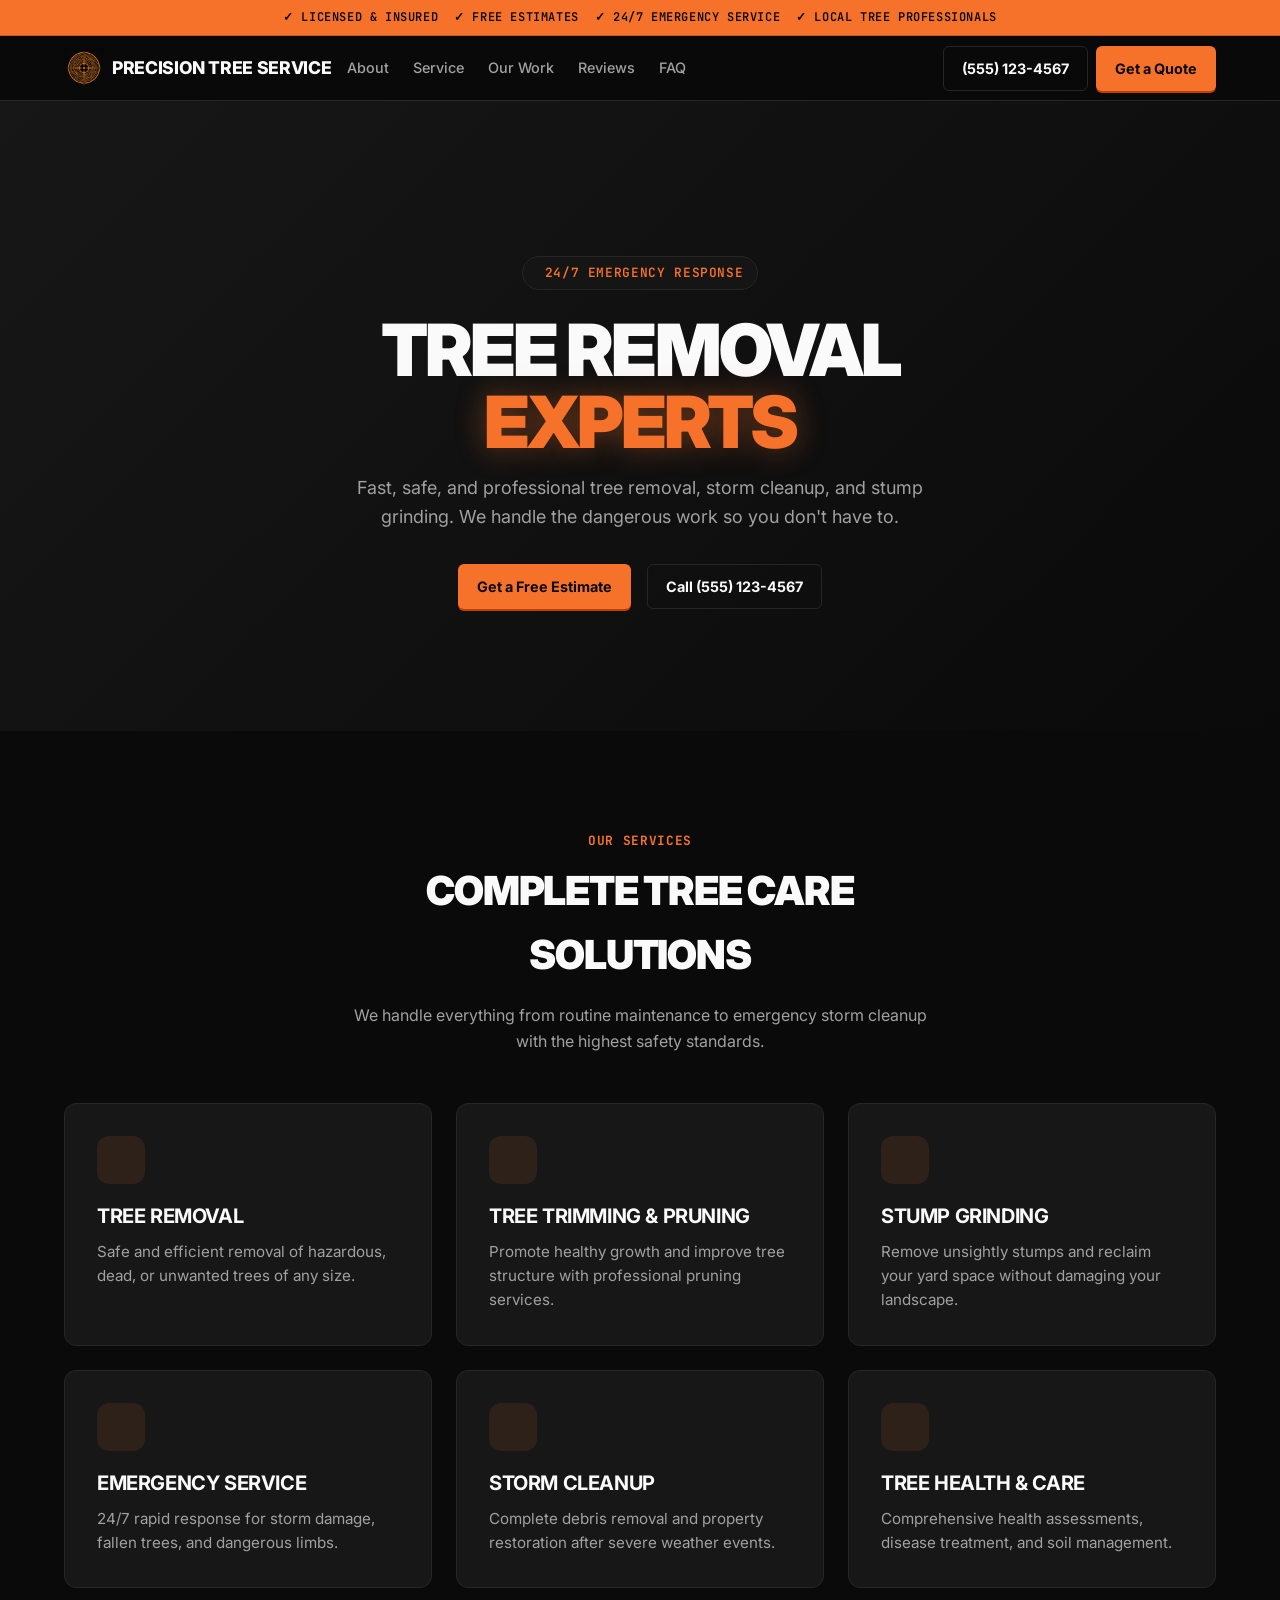
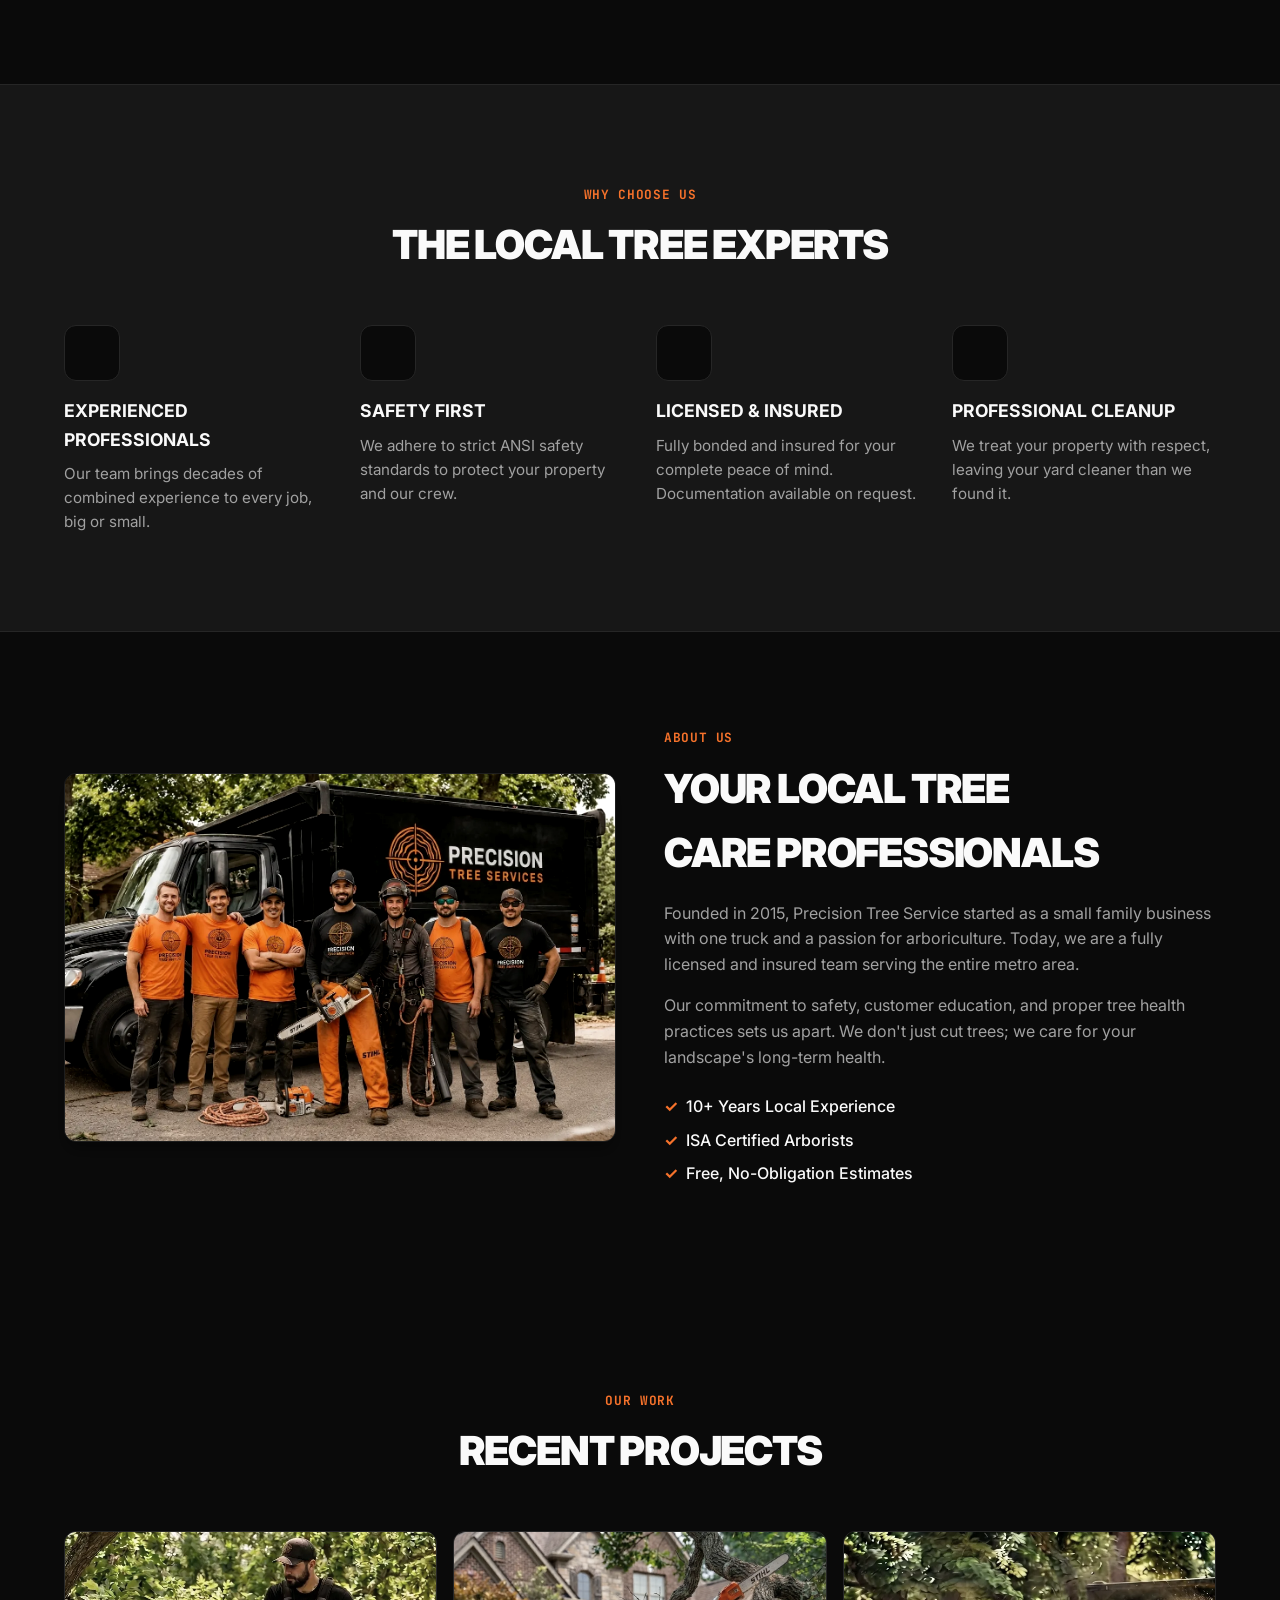
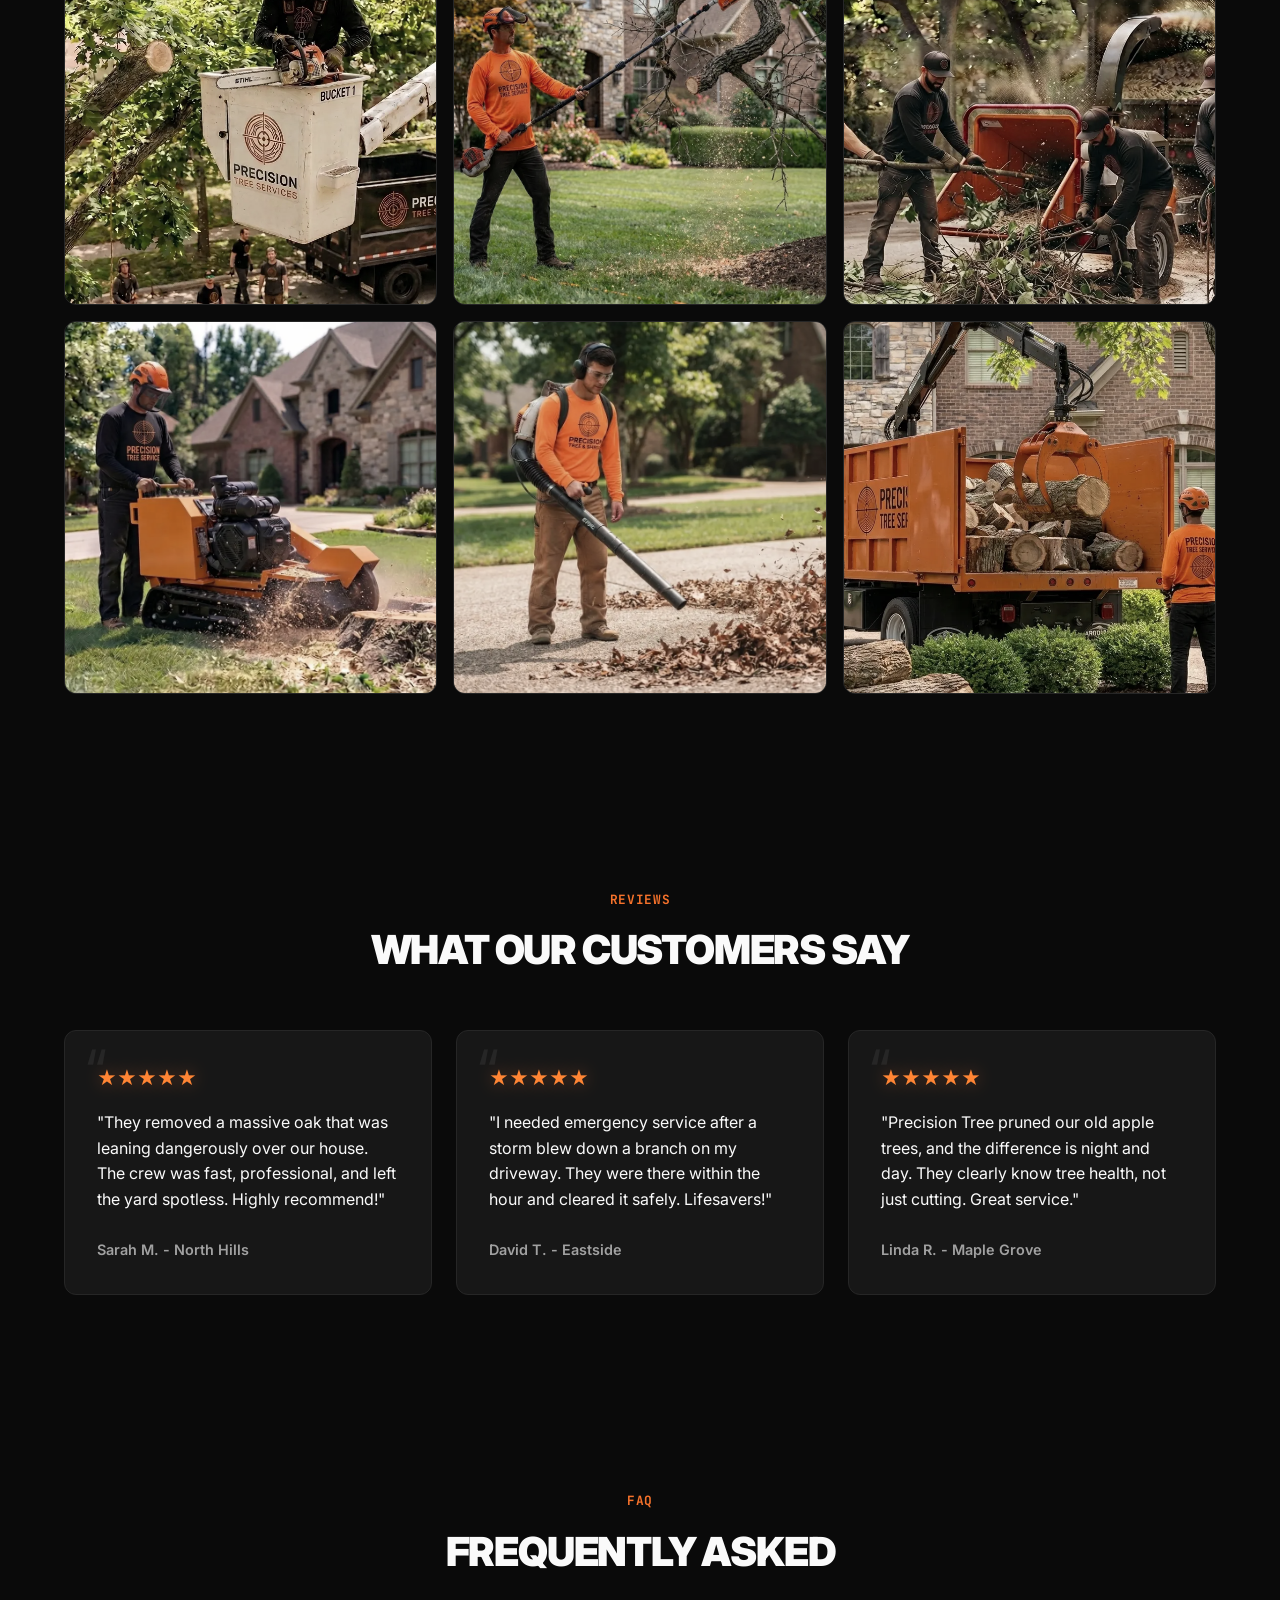
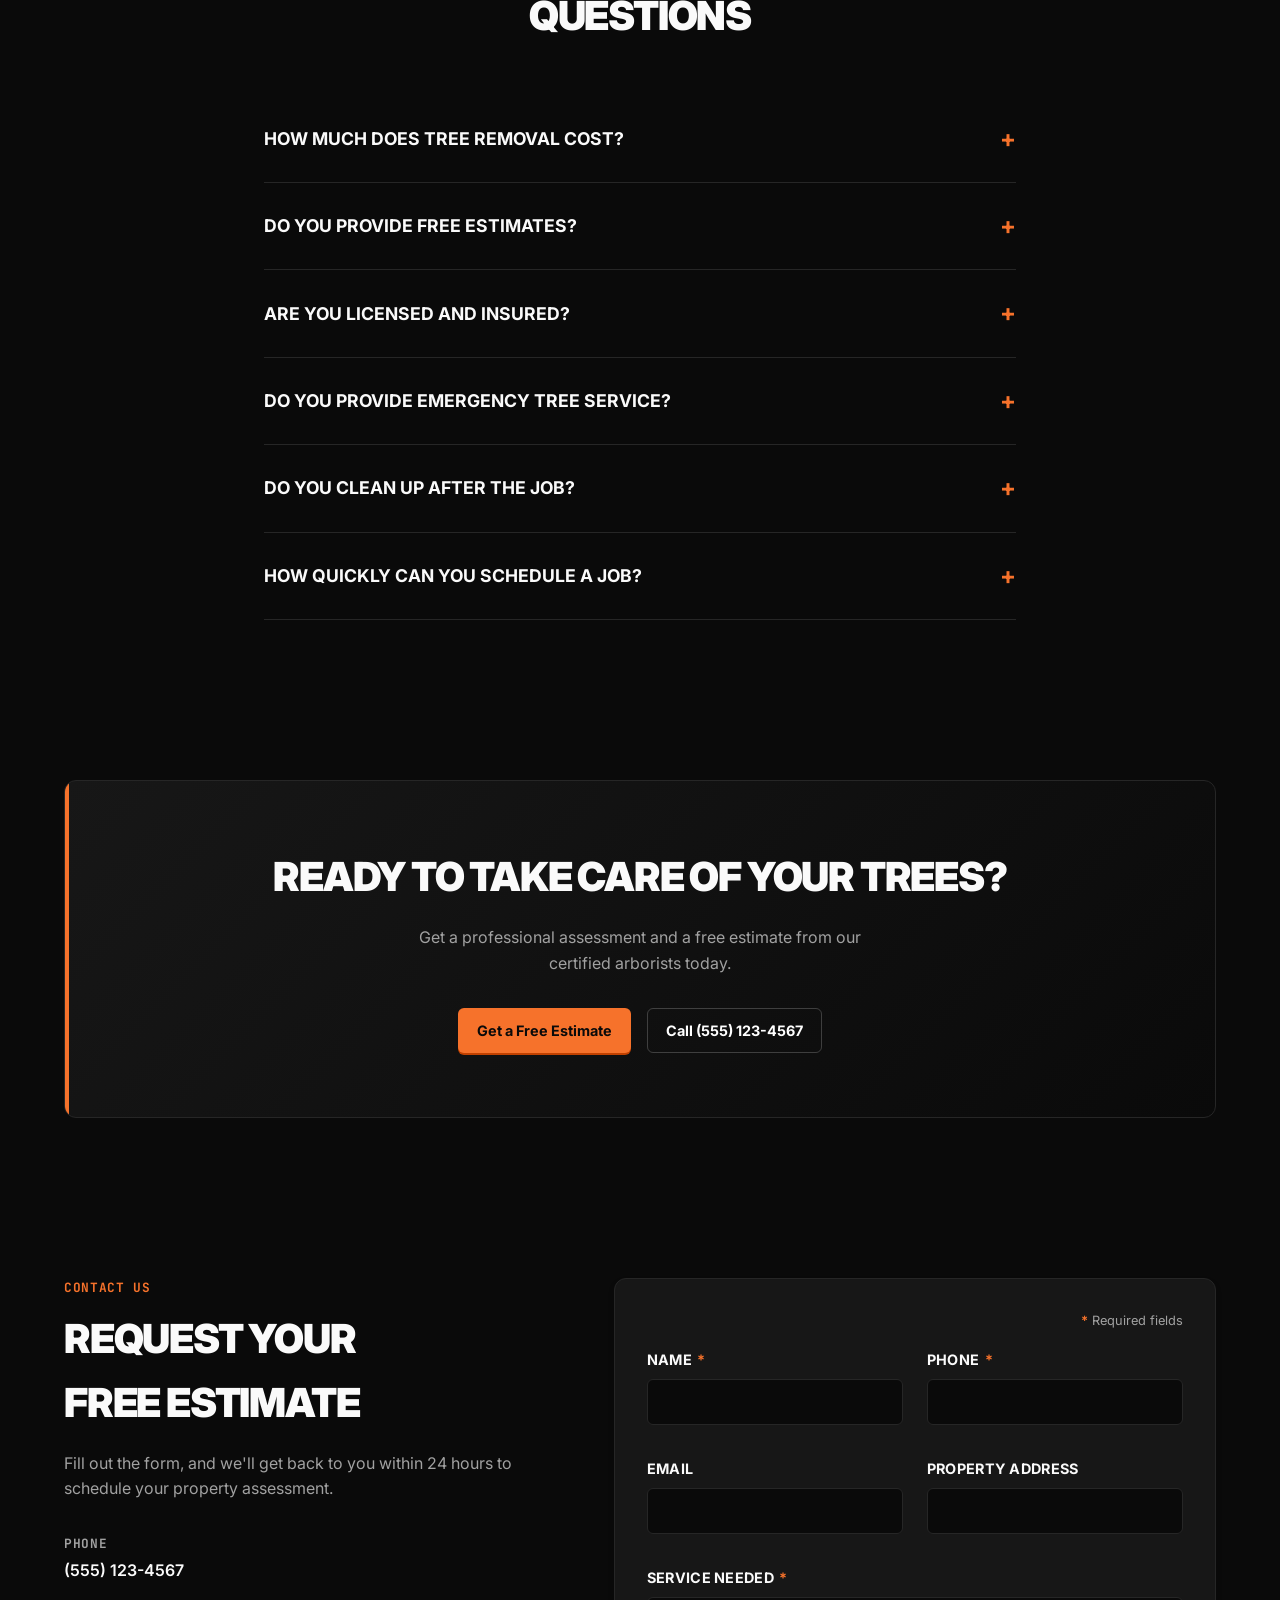
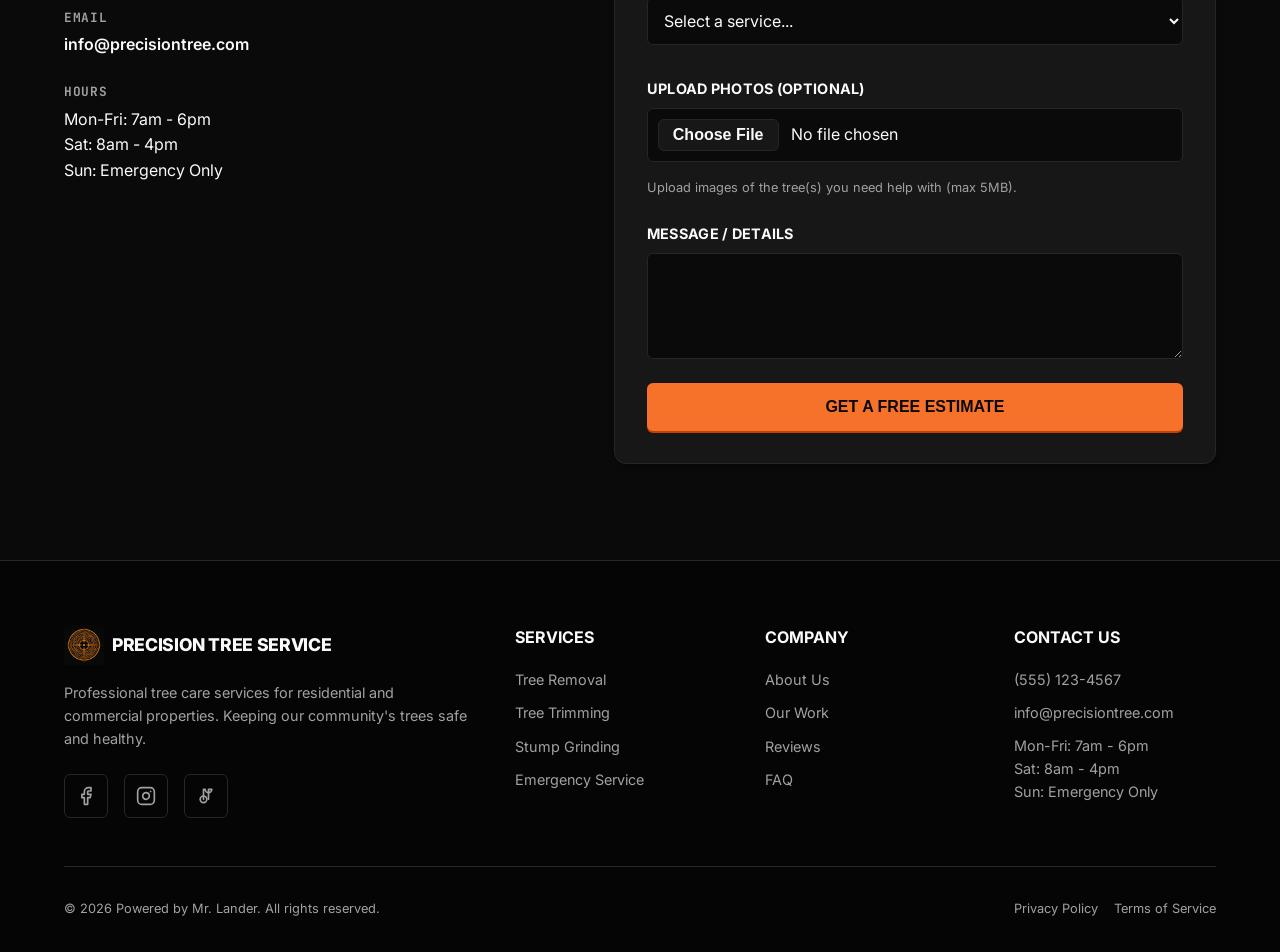
==== Professional/index.html @ 560c415a "Add files via upload" ====
<!DOCTYPE html>
<html lang="en">
<head>
    <meta charset="UTF-8">
    <meta name="viewport" content="width=device-width, initial-scale=1.0">
    <title>Precision Tree Service | Professional Tree Care</title>
    <meta name="description" content="Fast, safe, and professional tree removal, storm cleanup, and emergency services. Available 24/7.">

    <!-- Open Graph / Social Meta Tags -->
    <meta property="og:title" content="Precision Tree Service | Professional Tree Care">
    <meta property="og:description" content="Fast, safe, and professional tree removal, storm cleanup, and emergency services. Available 24/7.">
    <meta property="og:type" content="website">
    <meta property="og:image" content="images/bucket-truck.webp">
    <meta property="og:url" content="#">
    <meta name="twitter:card" content="summary_large_image">
    <meta name="twitter:title" content="Precision Tree Service | Professional Tree Care">
    <meta name="twitter:description" content="Fast, safe, and professional tree removal, storm cleanup, and emergency services. Available 24/7.">
    <meta name="twitter:image" content="images/bucket-truck.webp">

    <!-- Modern Fonts -->
    <link rel="preconnect" href="https://fonts.googleapis.com">
    <link rel="preconnect" href="https://fonts.gstatic.com" crossorigin>
    <link href="https://fonts.googleapis.com/css2?family=Inter:wght@400;500;600;700;800;900&family=JetBrains+Mono:wght@400;500;700&display=swap" rel="stylesheet">

    <!-- Tabler Icons CDN -->
    <link rel="stylesheet" href="https://cdn.jsdelivr.net/npm/@tabler/icons-webfont@3.31.0/dist/tabler-icons.min.css">

    <!-- Stylesheet -->
    <link rel="stylesheet" href="css/style.css">
</head>
<body>

    <!-- A11y: Skip link -->
    <a href="#main-content" class="skip-link">Skip to main content</a>

    <!-- 1. TRUST BAR -->
    <div class="trust-bar">
        <div class="container trust-bar-inner">
            <span class="mono-label">✓ Licensed & Insured</span>
            <span class="mono-label">✓ Free Estimates</span>
            <span class="mono-label">✓ 24/7 Emergency Service</span>
            <span class="mono-label">✓ Local Tree Professionals</span>
        </div>
    </div>

    <!-- 2. HEADER -->
    <header class="site-header">
        <div class="container header-inner">
            <a href="#" class="logo">
                <img src="images/precision-logo.webp" alt="Precision Tree Service logo" class="logo-img" height="40">
                <span class="logo-text">Precision Tree Service</span>
            </a>

            <nav aria-label="Primary" class="nav-desktop">
                <ul class="nav-links">
                    <li><a href="#about">About</a></li>
                    <li><a href="#services">Service</a></li>
                    <li><a href="#gallery">Our Work</a></li>
                    <li><a href="#reviews">Reviews</a></li>
                    <li><a href="#faq">FAQ</a></li>
                </ul>
            </nav>

            <div class="header-actions">
                <a href="tel:+15551234567" class="btn btn-outline" id="phone-link">(555) 123-4567</a>
                <a href="#contact" class="btn btn-primary" id="quote-btn">Get a Quote</a>

                <!-- Hamburger toggle -->
                <button type="button" class="mobile-menu-btn" id="menu-toggle" aria-label="Toggle menu" aria-expanded="false">
                    <svg class="icon-hamburger" width="28" height="28" viewBox="0 0 24 24" fill="none" stroke="currentColor" stroke-width="2" stroke-linecap="round" stroke-linejoin="round">
                        <line x1="3" y1="12" x2="21" y2="12"/>
                        <line x1="3" y1="6" x2="21" y2="6"/>
                        <line x1="3" y1="18" x2="21" y2="18"/>
                    </svg>
                    <svg class="icon-close" width="28" height="28" viewBox="0 0 24 24" fill="none" stroke="currentColor" stroke-width="2" stroke-linecap="round" stroke-linejoin="round" style="display:none;">
                        <line x1="18" y1="6" x2="6" y2="18"/>
                        <line x1="6" y1="6" x2="18" y2="18"/>
                    </svg>
                </button>
            </div>
        </div>

        <!-- Mobile Menu -->
        <div class="mobile-menu" id="mobile-menu" aria-hidden="true" inert>
            <nav aria-label="Mobile navigation">
                <a href="#about">About</a>
                <a href="#services">Service</a>
                <a href="#gallery">Our Work</a>
                <a href="#reviews">Reviews</a>
                <a href="#faq">FAQ</a>
                <a href="tel:+15551234567" class="mobile-cta call-cta">Call Now</a>
                <a href="#contact" class="mobile-cta quote-cta">Get Quote</a>
            </nav>
        </div>
    </header>

    <!-- ===== MAIN CONTENT ===== -->
    <main id="main-content">

        <!-- 3. HERO (no image) -->
        <section class="hero">
            <div class="container">
                <div class="hero-badge mono-label">
                    <i class="ti ti-circle-check"></i>
                    24/7 Emergency Response
                </div>
                <h1>Tree Removal <br><span>Experts</span></h1>
                <p>Fast, safe, and professional tree removal, storm cleanup, and stump grinding. We handle the dangerous work so you don't have to.</p>
                <div class="hero-actions">
                    <a href="#contact" class="btn btn-primary">Get a Free Estimate</a>
                    <a href="tel:+15551234567" class="btn btn-outline">Call (555) 123-4567</a>
                </div>
            </div>
        </section>

        <!-- 4. SERVICES -->
        <section id="services" class="services-section">
            <div class="container">
                <div class="section-header">
                    <span class="section-eyebrow mono-label">Our Services</span>
                    <h2>Complete Tree Care Solutions</h2>
                    <p>We handle everything from routine maintenance to emergency storm cleanup with the highest safety standards.</p>
                </div>
                <div class="services-grid">
                    <article class="service-card">
                        <div class="service-icon" aria-hidden="true">
                            <i class="ti ti-christmas-tree-off"></i>
                        </div>
                        <h3>Tree Removal</h3>
                        <p>Safe and efficient removal of hazardous, dead, or unwanted trees of any size.</p>
                    </article>

                    <article class="service-card">
                        <div class="service-icon" aria-hidden="true">
                            <i class="ti ti-scissors"></i>
                        </div>
                        <h3>Tree Trimming & Pruning</h3>
                        <p>Promote healthy growth and improve tree structure with professional pruning services.</p>
                    </article>

                    <article class="service-card">
                        <div class="service-icon" aria-hidden="true">
                            <i class="ti ti-wood"></i>
                        </div>
                        <h3>Stump Grinding</h3>
                        <p>Remove unsightly stumps and reclaim your yard space without damaging your landscape.</p>
                    </article>

                    <article class="service-card">
                        <div class="service-icon" aria-hidden="true">
                            <i class="ti ti-bolt"></i>
                        </div>
                        <h3>Emergency Service</h3>
                        <p>24/7 rapid response for storm damage, fallen trees, and dangerous limbs.</p>
                    </article>

                    <article class="service-card">
                        <div class="service-icon" aria-hidden="true">
                            <i class="ti ti-wind"></i>
                        </div>
                        <h3>Storm Cleanup</h3>
                        <p>Complete debris removal and property restoration after severe weather events.</p>
                    </article>

                    <article class="service-card">
                        <div class="service-icon" aria-hidden="true">
                            <i class="ti ti-leaf"></i>
                        </div>
                        <h3>Tree Health & Care</h3>
                        <p>Comprehensive health assessments, disease treatment, and soil management.</p>
                    </article>
                </div>
            </div>
        </section>

        <!-- 5. WHY CHOOSE US -->
        <section class="why-us-section">
            <div class="container">
                <div class="section-header">
                    <span class="section-eyebrow mono-label">Why Choose Us</span>
                    <h2>The Local Tree Experts</h2>
                </div>
                <div class="features-grid">
                    <div class="feature-item">
                        <div class="feature-icon" aria-hidden="true">
                            <i class="ti ti-award"></i>
                        </div>
                        <h3>Experienced Professionals</h3>
                        <p>Our team brings decades of combined experience to every job, big or small.</p>
                    </div>
                    <div class="feature-item">
                        <div class="feature-icon" aria-hidden="true">
                            <i class="ti ti-shield"></i>
                        </div>
                        <h3>Safety First</h3>
                        <p>We adhere to strict ANSI safety standards to protect your property and our crew.</p>
                    </div>
                    <div class="feature-item">
                        <div class="feature-icon" aria-hidden="true">
                            <i class="ti ti-certificate"></i>
                        </div>
                        <h3>Licensed & Insured</h3>
                        <p>Fully bonded and insured for your complete peace of mind. Documentation available on request.</p>
                    </div>
                    <div class="feature-item">
                        <div class="feature-icon" aria-hidden="true">
                            <i class="ti ti-trash"></i>
                        </div>
                        <h3>Professional Cleanup</h3>
                        <p>We treat your property with respect, leaving your yard cleaner than we found it.</p>
                    </div>
                </div>
            </div>
        </section>

        <!-- 6. ABOUT -->
        <section id="about" class="about-section">
            <div class="container about-inner">
                <div class="about-image">
                    <img src="images/about-us.webp" alt="Professional arborist safely cutting a large tree branch" loading="lazy">
                </div>
                <div class="about-content">
                    <span class="section-eyebrow mono-label">About Us</span>
                    <h2>Your Local Tree Care Professionals</h2>
                    <p>Founded in 2015, Precision Tree Service started as a small family business with one truck and a passion for arboriculture. Today, we are a fully licensed and insured team serving the entire metro area.</p>
                    <p>Our commitment to safety, customer education, and proper tree health practices sets us apart. We don't just cut trees; we care for your landscape's long-term health.</p>
                    <ul class="about-list">
                        <li>10+ Years Local Experience</li>
                        <li>ISA Certified Arborists</li>
                        <li>Free, No-Obligation Estimates</li>
                    </ul>
                </div>
            </div>
        </section>

        <!-- 7. GALLERY -->
        <section id="gallery" class="gallery-section">
            <div class="container">
                <div class="section-header">
                    <span class="section-eyebrow mono-label">Our Work</span>
                    <h2>Recent Projects</h2>
                </div>
                <div class="gallery-grid">
                    <div class="gallery-item" data-full="images/bucket-truck.webp">
                        <img src="images/bucket-truck.webp" alt="Bucket truck tree service" loading="lazy">
                    </div>
                    <div class="gallery-item" data-full="images/trimmer.webp">
                        <img src="images/trimmer.webp" alt="Tree trimming service" loading="lazy">
                    </div>
                    <div class="gallery-item" data-full="images/chipper.webp">
                        <img src="images/chipper.webp" alt="Wood chipper in action" loading="lazy">
                    </div>
                    <div class="gallery-item" data-full="images/stump-grinder.webp">
                        <img src="images/stump-grinder.webp" alt="Stump grinding result" loading="lazy">
                    </div>
                    <div class="gallery-item" data-full="images/blower.webp">
                        <img src="images/blower.webp" alt="Professional cleanup with blower" loading="lazy">
                    </div>
                    <div class="gallery-item" data-full="images/job-complete.webp">
                        <img src="images/job-complete.webp" alt="Completed tree removal job" loading="lazy">
                    </div>
                </div>
            </div>
        </section>

        <!-- Gallery Lightbox Dialog -->
        <dialog id="gallery-lightbox" class="lightbox-dialog" aria-label="Image enlargement" aria-modal="true">
            <button type="button" class="lightbox-close" aria-label="Close image" autofocus>×</button>
            <img id="lightbox-img" src="" alt="Enlarged view">
        </dialog>

        <!-- 8. REVIEWS -->
        <section id="reviews" class="reviews-section">
            <div class="container">
                <div class="section-header">
                    <span class="section-eyebrow mono-label">Reviews</span>
                    <h2>What Our Customers Say</h2>
                </div>
                <div class="reviews-grid">
                    <blockquote class="review-card">
                        <div class="stars" aria-label="5 out of 5 stars">★★★★★</div>
                        <p>"They removed a massive oak that was leaning dangerously over our house. The crew was fast, professional, and left the yard spotless. Highly recommend!"</p>
                        <cite>Sarah M. - North Hills</cite>
                    </blockquote>
                    <blockquote class="review-card">
                        <div class="stars" aria-label="5 out of 5 stars">★★★★★</div>
                        <p>"I needed emergency service after a storm blew down a branch on my driveway. They were there within the hour and cleared it safely. Lifesavers!"</p>
                        <cite>David T. - Eastside</cite>
                    </blockquote>
                    <blockquote class="review-card">
                        <div class="stars" aria-label="5 out of 5 stars">★★★★★</div>
                        <p>"Precision Tree pruned our old apple trees, and the difference is night and day. They clearly know tree health, not just cutting. Great service."</p>
                        <cite>Linda R. - Maple Grove</cite>
                    </blockquote>
                </div>
            </div>
        </section>

        <!-- 9. FAQ -->
        <section id="faq" class="faq-section">
            <div class="container container-sm">
                <div class="section-header">
                    <span class="section-eyebrow mono-label">FAQ</span>
                    <h2>Frequently Asked Questions</h2>
                </div>

                <details class="faq-item">
                    <summary>How much does tree removal cost?</summary>
                    <p>The cost of tree removal varies based on the tree's size, location, and condition. We offer free, no-obligation estimates to give you an exact price before any work begins.</p>
                </details>
                <details class="faq-item">
                    <summary>Do you provide free estimates?</summary>
                    <p>Yes! All initial consultations and estimates are 100% free. Just give us a call or fill out our contact form.</p>
                </details>
                <details class="faq-item">
                    <summary>Are you licensed and insured?</summary>
                    <p>Absolutely. We are fully licensed and carry comprehensive liability insurance and workers' compensation. We can provide documentation upon request.</p>
                </details>
                <details class="faq-item">
                    <summary>Do you provide emergency tree service?</summary>
                    <p>Yes, we offer 24/7 emergency tree removal for storm damage and hazardous situations. Call our emergency line any time, day or night.</p>
                </details>
                <details class="faq-item">
                    <summary>Do you clean up after the job?</summary>
                    <p>Always. We pride ourselves on leaving your property cleaner than we found it. All branches and debris are hauled away unless you request to keep the woodchips.</p>
                </details>
                <details class="faq-item">
                    <summary>How quickly can you schedule a job?</summary>
                    <p>For non-emergency work, we can usually schedule within 1-2 weeks. Emergency calls are prioritized for same-day or next-day service.</p>
                </details>
            </div>
        </section>

        <!-- 10. FINAL CTA -->
        <section class="final-cta-section">
            <div class="container">
                <div class="final-cta-box">
                    <h2>Ready to Take Care of Your Trees?</h2>
                    <p>Get a professional assessment and a free estimate from our certified arborists today.</p>
                    <div class="hero-actions">
                        <a href="#contact" class="btn btn-primary">Get a Free Estimate</a>
                        <a href="tel:+15551234567" class="btn btn-outline btn-on-dark">Call (555) 123-4567</a>
                    </div>
                </div>
            </div>
        </section>

        <!-- 11. CONTACT US -->
        <section id="contact" class="contact-section">
            <div class="container contact-inner">
                <div class="contact-info">
                    <span class="section-eyebrow mono-label">Contact Us</span>
                    <h2>Request Your Free Estimate</h2>
                    <p>Fill out the form, and we'll get back to you within 24 hours to schedule your property assessment.</p>
                    <div class="contact-details">
                        <div class="contact-item">
                            <span class="contact-label mono-label">Phone</span>
                            <a href="tel:+15551234567">(555) 123-4567</a>
                        </div>
                        <div class="contact-item">
                            <span class="contact-label mono-label">Email</span>
                            <a href="mailto:info@precisiontree.com">info@precisiontree.com</a>
                        </div>
                        <div class="contact-item">
                            <span class="contact-label mono-label">Hours</span>
                            <p>Mon-Fri: 7am - 6pm<br>Sat: 8am - 4pm<br>Sun: Emergency Only</p>
                        </div>
                    </div>
                </div>

                <form class="contact-form" aria-label="Free estimate request form">
                    <p class="form-required-note"><span class="required-star">*</span> Required fields</p>

                    <div class="form-row">
                        <div class="form-group">
                            <label for="name">Name <span class="required-star">*</span></label>
                            <input type="text" id="name" name="name" required aria-required="true" aria-describedby="name-error">
                            <span id="name-error" class="form-error" aria-live="polite"></span>
                        </div>
                        <div class="form-group">
                            <label for="phone">Phone <span class="required-star">*</span></label>
                            <input type="tel" id="phone" name="phone" required aria-required="true" aria-describedby="phone-error">
                            <span id="phone-error" class="form-error" aria-live="polite"></span>
                        </div>
                    </div>

                    <div class="form-row">
                        <div class="form-group">
                            <label for="email">Email</label>
                            <input type="email" id="email" name="email" aria-describedby="email-error">
                            <span id="email-error" class="form-error" aria-live="polite"></span>
                        </div>
                        <div class="form-group">
                            <label for="address">Property Address</label>
                            <input type="text" id="address" name="address">
                        </div>
                    </div>

                    <div class="form-group">
                        <label for="service">Service Needed <span class="required-star">*</span></label>
                        <select id="service" name="service" required aria-required="true" aria-describedby="service-error">
                            <option value="" disabled selected>Select a service...</option>
                            <option value="removal">Tree Removal</option>
                            <option value="trimming">Tree Trimming & Pruning</option>
                            <option value="stump">Stump Grinding</option>
                            <option value="emergency">Emergency Service</option>
                            <option value="health">Tree Health & Care</option>
                            <option value="other">Other</option>
                        </select>
                        <span id="service-error" class="form-error" aria-live="polite"></span>
                    </div>

                    <div class="form-group">
                        <label for="file-upload">Upload Photos (Optional)</label>
                        <input type="file" id="file-upload" name="file-upload" accept="image/*" aria-describedby="file-error">
                        <span id="file-error" class="form-error" aria-live="polite"></span>
                        <small style="color: var(--color-muted); font-size: 0.8rem;">Upload images of the tree(s) you need help with (max 5MB).</small>
                    </div>

                    <div class="form-group">
                        <label for="message">Message / Details</label>
                        <textarea id="message" name="message" rows="4"></textarea>
                    </div>

                    <button type="submit" class="btn btn-primary form-submit">Get a Free Estimate</button>
                </form>
            </div>
        </section>

    </main>

    <!-- 12. FOOTER -->
    <footer class="site-footer">
        <div class="container">
            <div class="footer-grid">
                <div class="footer-col footer-brand">
                    <a href="#" class="logo">
                        <img src="images/precision-logo.webp" alt="Precision Tree Service logo" class="logo-img" height="40">
                        <span class="logo-text">Precision Tree Service</span>
                    </a>
                    <p>Professional tree care services for residential and commercial properties. Keeping our community's trees safe and healthy.</p>
                    <div class="footer-social">
                        <a href="#" aria-label="Facebook" class="social-link">
                            <svg width="24" height="24" viewBox="0 0 24 24" fill="none" stroke="currentColor" stroke-width="2" stroke-linecap="round" stroke-linejoin="round">
                                <path d="M18 2h-3a5 5 0 00-5 5v3H7v4h3v8h4v-8h3l1-4h-4V7a1 1 0 011-1h3z"/>
                            </svg>
                        </a>
                        <a href="#" aria-label="Instagram" class="social-link">
                            <svg width="24" height="24" viewBox="0 0 24 24" fill="none" stroke="currentColor" stroke-width="2" stroke-linecap="round" stroke-linejoin="round">
                                <rect x="2" y="2" width="20" height="20" rx="5" ry="5"/>
                                <path d="M16 11.37A4 4 0 1112.63 8 4 4 0 0116 11.37z"/>
                                <line x1="17.5" y1="6.5" x2="17.51" y2="6.5"/>
                            </svg>
                        </a>
                        <a href="#" aria-label="TikTok" class="social-link">
                            <svg width="24" height="24" viewBox="0 0 24 24" fill="none" stroke="currentColor" stroke-width="2" stroke-linecap="round" stroke-linejoin="round">
                                <path d="M9 12a4 4 0 100 8 4 4 0 000-8z"/>
                                <path d="M15 8a4 4 0 01-4-4h-2v12"/>
                                <path d="M15 8a4 4 0 004-4h-4v12"/>
                            </svg>
                        </a>
                    </div>
                </div>
                <div class="footer-col">
                    <h3>Services</h3>
                    <ul>
                        <li><a href="#services">Tree Removal</a></li>
                        <li><a href="#services">Tree Trimming</a></li>
                        <li><a href="#services">Stump Grinding</a></li>
                        <li><a href="#services">Emergency Service</a></li>
                    </ul>
                </div>
                <div class="footer-col">
                    <h3>Company</h3>
                    <ul>
                        <li><a href="#about">About Us</a></li>
                        <li><a href="#gallery">Our Work</a></li>
                        <li><a href="#reviews">Reviews</a></li>
                        <li><a href="#faq">FAQ</a></li>
                    </ul>
                </div>
                <div class="footer-col">
                    <h3>Contact Us</h3>
                    <ul>
                        <li><a href="tel:+15551234567">(555) 123-4567</a></li>
                        <li><a href="mailto:info@precisiontree.com">info@precisiontree.com</a></li>
                        <li><span class="footer-hours">Mon-Fri: 7am - 6pm<br>Sat: 8am - 4pm<br>Sun: Emergency Only</span></li>
                    </ul>
                </div>
            </div>
            <div class="footer-bottom">
                <p>© 2026 Powered by Mr. Lander. All rights reserved.</p>
                <div class="footer-legal">
                    <a href="#">Privacy Policy</a>
                    <a href="#">Terms of Service</a>
                </div>
            </div>
        </div>
    </footer>

    <!-- JavaScript -->
    <script src="js/script.js" defer></script>
</body>
</html>
---- Professional/css/style.css ----
/* === DESIGN SYSTEM VARIABLES === */
:root {
    --color-bg: #0a0a0a;
    --color-surface: #171717;
    --color-surface-hover: #1f1f1f;
    --color-text: #fafafa;
    --color-muted: #a1a1a1;
    --color-border: #262626;
    --color-accent: oklch(0.70 0.18 45);
    --color-accent-hover: oklch(0.75 0.18 45);
    --color-danger: oklch(0.65 0.22 25);

    --space-2: 0.5rem;
    --space-4: 1rem;
    --space-6: 1.5rem;
    --space-8: 2rem;
    --space-12: 3rem;
    --space-16: 4rem;
    --space-24: 6rem;

    --shadow-md: 0 4px 6px -1px rgb(0 0 0 / 0.3);
    --shadow-lg: 0 10px 15px -3px rgb(0 0 0 / 0.4);
    --radius-sm: 6px;
    --radius-md: 12px;
    --radius-full: 9999px;

    --max-width: 1200px;
    --max-width-sm: 800px;
    --font-sans: 'Inter', system-ui, sans-serif;
    --font-mono: 'JetBrains Mono', 'Geist Mono', monospace;
}

/* === GLOBAL RESET === */
* { box-sizing: border-box; margin: 0; padding: 0; }
html { scroll-behavior: smooth; }
body {
    font-family: var(--font-sans);
    background-color: var(--color-bg);
    color: var(--color-text);
    line-height: 1.6;
    -webkit-font-smoothing: antialiased;
    overflow-x: hidden;
}

:focus-visible {
    outline: 2px solid var(--color-accent);
    outline-offset: 2px;
    border-radius: var(--space-2);
}

@media (prefers-reduced-motion: reduce) {
    * { transition: none !important; animation: none !important; scroll-behavior: auto !important; }
}

.skip-link {
    position: absolute;
    top: -40px;
    left: 0;
    background: var(--color-accent);
    color: var(--color-bg);
    padding: var(--space-2) var(--space-4);
    z-index: 1000;
    text-decoration: none;
    transition: top 0.2s;
    font-weight: 700;
}
.skip-link:focus { top: 0; }

.container {
    max-width: var(--max-width);
    margin-inline: auto;
    padding-inline: var(--space-6);
}
.container-sm { max-width: var(--max-width-sm); }

.mono-label {
    font-family: var(--font-mono);
    font-weight: 500;
    font-size: 0.8rem;
    text-transform: uppercase;
    letter-spacing: 0.05em;
    color: var(--color-muted);
}

/* === TABLER ICONS === */
.ti {
    display: inline-block;
    line-height: 1;
    color: currentColor;
}
.service-icon .ti { font-size: 32px; }
.feature-icon .ti { font-size: 32px; }
.hero-badge .ti { font-size: 14px; }

/* === 1. TRUST BAR === */
.trust-bar {
    background-color: var(--color-accent);
    color: var(--color-bg);
    border-bottom: 1px solid color-mix(in srgb, var(--color-accent) 80%, #000);
}
.trust-bar .mono-label { color: var(--color-bg); }
.trust-bar-inner {
    display: flex;
    justify-content: center;
    align-items: center;
    padding-block: var(--space-2);
    flex-wrap: wrap;
    gap: var(--space-4);
}
.trust-bar span {
    display: flex;
    align-items: center;
    gap: 6px;
    font-weight: 600;
    font-size: 0.75rem;
}

/* === 2. HEADER === */
.site-header {
    position: sticky;
    top: 0;
    z-index: 100;
    background-color: color-mix(in srgb, var(--color-bg) 85%, transparent);
    backdrop-filter: blur(12px);
    border-bottom: 1px solid var(--color-border);
}
.header-inner {
    display: flex;
    align-items: center;
    justify-content: flex-start;
    height: 64px;
    gap: var(--space-4);
    flex-wrap: wrap;
}
.logo {
    display: flex;
    align-items: center;
    text-decoration: none;
    gap: var(--space-2);
    flex-shrink: 0;
}
.logo-img {
    height: 40px;
    width: auto;
    display: block;
}
.logo-text {
    font-weight: 800;
    font-size: 1.1rem;
    letter-spacing: -0.02em;
    text-transform: uppercase;
    color: var(--color-text);
    white-space: nowrap;
}
@media (max-width: 480px) {
    .logo-text { font-size: 0.85rem; }
    .logo-img { height: 32px; }
}

.nav-desktop { display: none; }
.nav-links {
    display: flex;
    list-style: none;
    gap: var(--space-6);
}
.nav-links a {
    color: var(--color-muted);
    text-decoration: none;
    font-weight: 500;
    font-size: 0.9rem;
    transition: color 0.2s ease;
}
.nav-links a:hover { color: var(--color-accent); }

.header-actions {
    display: flex;
    align-items: center;
    gap: var(--space-2);
    flex-shrink: 0;
    margin-left: auto;
}
#phone-link { display: inline-flex; }
#quote-btn { display: inline-flex; }

.mobile-menu-btn {
    display: flex;
    align-items: center;
    justify-content: center;
    padding: 8px;
    border: none;
    background: transparent;
    color: var(--color-text);
    cursor: pointer;
    border-radius: var(--radius-sm);
    min-width: 44px;
    min-height: 44px;
}
.mobile-menu-btn svg { stroke: var(--color-text); transition: stroke 0.2s ease; }
.mobile-menu-btn:hover svg { stroke: var(--color-accent); }

.mobile-menu {
    display: none;
    background-color: var(--color-surface);
    border-top: 1px solid var(--color-border);
    padding: var(--space-6) var(--space-6) var(--space-8);
    width: 100%;
    box-shadow: var(--shadow-lg);
    flex-direction: column;
    gap: 0;
}
.mobile-menu.open { display: flex; }
.mobile-menu a {
    display: block;
    padding: var(--space-4) var(--space-2);
    color: var(--color-text);
    text-decoration: none;
    font-weight: 600;
    font-size: 1.2rem;
    border-bottom: 1px solid var(--color-border);
    transition: background-color 0.2s ease;
    border-radius: 0;
    min-height: 44px;
}
.mobile-menu a:last-of-type { border-bottom: none; }
.mobile-menu a:hover {
    background-color: var(--color-surface-hover);
}

.mobile-cta {
    display: block;
    margin-top: var(--space-4);
    padding: var(--space-4);
    text-align: center;
    font-weight: 700;
    border-radius: var(--radius-sm);
    transition: all 0.2s ease;
    min-height: 48px;
}
.mobile-cta.call-cta {
    background-color: transparent;
    border: 3px solid var(--color-accent);
    color: var(--color-text);
}
.mobile-cta.call-cta:hover {
    background-color: transparent;
    border-color: var(--color-accent-hover);
    color: var(--color-accent-hover);
}
.mobile-cta.quote-cta {
    background-color: var(--color-accent);
    color: var(--color-bg);
    border: 1px solid var(--color-accent);
}
.mobile-cta.quote-cta:hover {
    background-color: var(--color-accent-hover);
    border-color: var(--color-accent-hover);
}

/* === BUTTONS === */
.btn {
    display: inline-flex;
    align-items: center;
    justify-content: center;
    font-weight: 700;
    font-size: 0.9rem;
    padding: 10px 18px;
    border-radius: var(--radius-sm);
    text-decoration: none;
    transition: all 0.2s ease;
    cursor: pointer;
    border: 1px solid transparent;
    white-space: nowrap;
    min-height: 44px;
}
.btn-primary {
    background-color: var(--color-accent);
    color: var(--color-bg);
    box-shadow: 0 2px 0 0 oklch(0.55 0.18 45);
}
.btn-primary:hover {
    background-color: var(--color-accent-hover);
    transform: translateY(-1px);
    box-shadow: 0 3px 0 0 oklch(0.55 0.18 45);
}
.btn-outline {
    background-color: transparent;
    border-color: var(--color-border);
    color: var(--color-text);
}
.btn-outline:hover {
    border-color: var(--color-accent);
    color: var(--color-accent);
}
.btn-on-dark { border-color: rgba(255,255,255,0.2); color: white; }
.btn-on-dark:hover { border-color: var(--color-accent); color: var(--color-accent); }

/* === SECTION HEADERS === */
.section-header {
    text-align: center;
    max-width: 600px;
    margin-inline: auto;
    margin-bottom: var(--space-12);
}
.section-eyebrow {
    display: inline-block;
    font-family: var(--font-mono);
    font-size: 0.8rem;
    font-weight: 700;
    text-transform: uppercase;
    letter-spacing: 0.05em;
    color: var(--color-accent);
    margin-bottom: var(--space-2);
}
.section-header h2 {
    font-size: clamp(1.8rem, 4vw, 2.5rem);
    font-weight: 900;
    letter-spacing: -0.03em;
    margin-bottom: var(--space-4);
    text-transform: uppercase;
    text-align: center;
}
.section-header p { color: var(--color-muted); text-wrap: pretty; }

/* === 3. HERO === */
.hero {
    padding-block: var(--space-24) var(--space-16);
    text-align: center;
    min-height: 70vh;
    display: flex;
    align-items: center;
    justify-content: center;
    background: linear-gradient(135deg, var(--color-surface), var(--color-bg));
    position: relative;
}
.hero .container { position: relative; z-index: 1; }
.hero-badge {
    display: inline-flex;
    align-items: center;
    gap: var(--space-2);
    background-color: color-mix(in srgb, var(--color-surface) 80%, transparent);
    backdrop-filter: blur(4px);
    border: 1px solid var(--color-border);
    padding: 6px 14px;
    border-radius: var(--radius-full);
    font-size: 0.8rem;
    font-weight: 600;
    color: var(--color-accent);
    margin-bottom: var(--space-6);
}
.hero h1 {
    font-size: clamp(2.5rem, 6vw, 4.5rem);
    font-weight: 900;
    letter-spacing: -0.04em;
    line-height: 1.0;
    margin-bottom: var(--space-4);
    text-wrap: balance;
    text-transform: uppercase;
}
.hero h1 span {
    color: var(--color-accent);
    text-shadow: 0 0 30px oklch(0.70 0.18 45 / 0.4);
}
.hero p {
    font-size: 1.125rem;
    color: var(--color-muted);
    max-width: 600px;
    margin-inline: auto;
    margin-bottom: var(--space-8);
    text-wrap: pretty;
}
.hero-actions {
    display: flex;
    gap: var(--space-4);
    justify-content: center;
    flex-wrap: wrap;
}

/* === 4. SERVICES (container query) === */
.services-section { padding-block: var(--space-24); }
.services-section .container { container-type: inline-size; }
.services-grid {
    display: grid;
    gap: var(--space-6);
    grid-template-columns: 1fr;
}
@container (min-width: 500px) {
    .services-grid { grid-template-columns: repeat(2, 1fr); }
}
@container (min-width: 800px) {
    .services-grid { grid-template-columns: repeat(3, 1fr); }
}

.service-card {
    background-color: var(--color-surface);
    border: 1px solid var(--color-border);
    border-radius: var(--radius-md);
    padding: var(--space-8);
    transition: border-color 0.2s ease, box-shadow 0.2s ease, transform 0.2s ease;
    position: relative;
    overflow: hidden;
}
.service-card::before {
    content: "";
    position: absolute;
    top: 0; left: 0;
    width: 4px;
    height: 100%;
    background-color: var(--color-accent);
    transform: scaleY(0);
    transform-origin: top;
    transition: transform 0.3s ease;
}
.service-card:hover {
    border-color: color-mix(in srgb, var(--color-accent) 30%, var(--color-border));
    background-color: var(--color-surface-hover);
    transform: translateY(-2px);
}
.service-card:hover::before { transform: scaleY(1); }

.service-icon {
    width: 48px;
    height: 48px;
    display: flex;
    align-items: center;
    justify-content: center;
    background-color: color-mix(in srgb, var(--color-accent) 10%, transparent);
    border-radius: var(--radius-md);
    margin-bottom: var(--space-4);
    color: var(--color-accent);
}
.service-card h3 {
    font-size: 1.25rem;
    font-weight: 700;
    letter-spacing: -0.02em;
    margin-bottom: var(--space-2);
    text-transform: uppercase;
}
.service-card p { color: var(--color-muted); font-size: 0.95rem; }

/* === 5. WHY CHOOSE US (container query) === */
.why-us-section {
    padding-block: var(--space-24);
    background-color: var(--color-surface);
    border-top: 1px solid var(--color-border);
    border-bottom: 1px solid var(--color-border);
}
.why-us-section .container { container-type: inline-size; }
.features-grid {
    display: grid;
    gap: var(--space-8);
    grid-template-columns: 1fr;
}
@container (min-width: 500px) {
    .features-grid { grid-template-columns: repeat(2, 1fr); }
}
@container (min-width: 800px) {
    .features-grid { grid-template-columns: repeat(4, 1fr); }
}

.feature-item { text-align: left; }
.feature-icon {
    width: 56px;
    height: 56px;
    display: flex;
    align-items: center;
    justify-content: center;
    background-color: var(--color-bg);
    border: 1px solid var(--color-border);
    border-radius: var(--radius-md);
    margin-bottom: var(--space-4);
    color: var(--color-accent);
}
.feature-item h3 {
    font-size: 1.1rem;
    font-weight: 700;
    margin-bottom: var(--space-2);
    text-transform: uppercase;
}
.feature-item p { color: var(--color-muted); font-size: 0.95rem; }

/* === 6. ABOUT === */
.about-section { padding-block: var(--space-24); }
.about-inner {
    display: grid;
    gap: var(--space-12);
    align-items: center;
    grid-template-columns: 1fr;
}
@media (min-width: 768px) {
    .about-inner { grid-template-columns: 1fr 1fr; }
}
.about-image img {
    width: 100%;
    height: 100%;
    object-fit: cover;
    border-radius: var(--radius-md);
    border: 1px solid var(--color-border);
    filter: grayscale(20%) contrast(110%);
    box-shadow: var(--shadow-lg);
}
.about-content { text-align: center; }
@media (min-width: 768px) {
    .about-content { text-align: left; }
}
.about-content .section-eyebrow { display: block; }
.about-content h2 {
    font-size: clamp(1.8rem, 4vw, 2.5rem);
    font-weight: 900;
    letter-spacing: -0.03em;
    margin-bottom: var(--space-4);
    text-wrap: balance;
    text-transform: uppercase;
}
.about-content p { color: var(--color-muted); margin-bottom: var(--space-4); }
.about-list {
    list-style: none;
    margin-top: var(--space-6);
}
.about-list li {
    display: flex;
    align-items: center;
    gap: var(--space-2);
    justify-content: flex-start;
    margin-bottom: var(--space-2);
    font-weight: 500;
}
.about-list li::before {
    content: "✓";
    color: var(--color-accent);
    font-weight: bold;
    flex-shrink: 0;
}

/* === 7. GALLERY (container query) === */
.gallery-section { padding-block: var(--space-24); }
.gallery-section .container { container-type: inline-size; }
.gallery-grid {
    display: grid;
    gap: var(--space-4);
    grid-template-columns: 1fr;
}
@container (min-width: 500px) {
    .gallery-grid { grid-template-columns: repeat(2, 1fr); }
}
@container (min-width: 800px) {
    .gallery-grid { grid-template-columns: repeat(3, 1fr); }
}

.gallery-item {
    overflow: hidden;
    border-radius: var(--radius-md);
    aspect-ratio: 1 / 1;
    border: 1px solid var(--color-border);
    cursor: pointer;
    position: relative;
}
.gallery-item img {
    width: 100%;
    height: 100%;
    object-fit: cover;
    transition: transform 0.4s ease, filter 0.4s ease;
    filter: grayscale(30%);
}
.gallery-item:hover img {
    transform: scale(1.05);
    filter: grayscale(0%);
}
.gallery-item::after {
    content: "🔍";
    position: absolute;
    bottom: 12px;
    right: 12px;
    font-size: 1.2rem;
    background: rgba(0,0,0,0.7);
    padding: 4px 8px;
    border-radius: var(--radius-sm);
    opacity: 0;
    transition: opacity 0.3s ease;
    pointer-events: none;
}
.gallery-item:hover::after { opacity: 1; }

.lightbox-dialog {
    max-width: 90vw;
    max-height: 90vh;
    padding: 0;
    background: transparent;
    border: none;
    box-shadow: var(--shadow-lg);
    position: fixed;
    top: 50%;
    left: 50%;
    transform: translate(-50%, -50%);
    margin: 0;
    width: auto;
    height: auto;
    overflow: visible;
}
.lightbox-dialog::backdrop {
    background-color: rgba(0,0,0,0.85);
    backdrop-filter: blur(8px);
}
.lightbox-dialog img {
    max-width: 85vw;
    max-height: 85vh;
    object-fit: contain;
    border-radius: var(--radius-md);
    border: 1px solid var(--color-border);
    display: block;
}
.lightbox-close {
    position: absolute;
    top: -48px;
    right: 0;
    background: none;
    border: none;
    color: white;
    font-size: 2.5rem;
    font-weight: 300;
    line-height: 1;
    cursor: pointer;
    padding: 4px 12px;
    border-radius: var(--radius-sm);
    transition: color 0.2s ease;
    font-family: var(--font-sans);
}
.lightbox-close:hover { color: var(--color-accent); }
@media (max-width: 600px) {
    .lightbox-dialog img { max-width: 95vw; max-height: 70vh; }
    .lightbox-close { top: -44px; font-size: 2rem; }
}

/* === 8. REVIEWS (container query) === */
.reviews-section { padding-block: var(--space-24); }
.reviews-section .container { container-type: inline-size; }
.reviews-grid {
    display: grid;
    gap: var(--space-6);
    grid-template-columns: 1fr;
}
@container (min-width: 500px) {
    .reviews-grid { grid-template-columns: repeat(3, 1fr); }
}

.review-card {
    background-color: var(--color-surface);
    border: 1px solid var(--color-border);
    padding: var(--space-8);
    border-radius: var(--radius-md);
    font-style: normal;
    position: relative;
}
.review-card::before {
    content: "“";
    font-size: 4rem;
    color: var(--color-border);
    position: absolute;
    top: 10px;
    left: 20px;
    line-height: 1;
}
.stars {
    color: oklch(0.78 0.20 45);
    font-size: 1.2rem;
    margin-bottom: var(--space-4);
    position: relative;
    z-index: 1;
    text-shadow: 0 0 16px oklch(0.78 0.20 45 / 0.35);
}
.review-card p {
    color: var(--color-text);
    margin-bottom: var(--space-6);
    font-size: 1rem;
    position: relative;
    z-index: 1;
}
.review-card cite {
    font-style: normal;
    font-weight: 600;
    color: var(--color-muted);
    font-size: 0.9rem;
}

/* === 9. FAQ === */
.faq-section { padding-block: var(--space-24); }
.faq-item {
    border-bottom: 1px solid var(--color-border);
    padding-block: var(--space-4);
}
.faq-item summary {
    cursor: pointer;
    font-weight: 700;
    font-size: 1.1rem;
    padding-block: var(--space-2);
    list-style: none;
    display: flex;
    justify-content: space-between;
    align-items: center;
    text-transform: uppercase;
    transition: color 0.2s ease;
    min-height: 44px;
}
.faq-item summary:hover { color: var(--color-accent); }
.faq-item summary::after {
    content: "+";
    font-size: 1.5rem;
    color: var(--color-accent);
    transition: transform 0.3s ease;
}
.faq-item[open] summary::after { content: "-"; }
.faq-item p {
    color: var(--color-muted);
    padding-block: var(--space-2);
    max-width: 100%;
    padding-right: var(--space-4);
}

/* === 10. FINAL CTA === */
.final-cta-section { padding-block: var(--space-16); }
.final-cta-box {
    border: 1px solid var(--color-border);
    border-radius: var(--radius-md);
    padding: var(--space-16) var(--space-8);
    text-align: center;
    background: linear-gradient(135deg, var(--color-surface), var(--color-bg));
    position: relative;
    overflow: hidden;
}
.final-cta-box::before {
    content: "";
    position: absolute;
    top: 0;
    left: 0;
    width: 4px;
    height: 100%;
    background: var(--color-accent);
}
.final-cta-box h2 {
    font-size: clamp(2rem, 4vw, 2.5rem);
    font-weight: 900;
    letter-spacing: -0.03em;
    margin-bottom: var(--space-4);
    text-wrap: balance;
    text-transform: uppercase;
}
.final-cta-box p {
    color: var(--color-muted);
    margin-bottom: var(--space-8);
    max-width: 500px;
    margin-inline: auto;
    text-wrap: pretty;
}

/* === 11. CONTACT (matches Oak Leaf) === */
.contact-section { padding-block: var(--space-24); }
.contact-inner {
    display: grid;
    gap: var(--space-12);
    grid-template-columns: 1fr;
}
@media (min-width: 768px) {
    .contact-inner { grid-template-columns: 1fr 1.2fr; }
}

.contact-info .section-eyebrow { display: block; }
.contact-info h2 {
    font-size: clamp(1.8rem, 4vw, 2.5rem);
    font-weight: 900;
    letter-spacing: -0.03em;
    margin-bottom: var(--space-4);
    text-wrap: balance;
    text-transform: uppercase;
}
.contact-info > p { color: var(--color-muted); margin-bottom: var(--space-8); }
.contact-details {
    display: flex;
    flex-direction: column;
    gap: var(--space-6);
}
.contact-item {
    display: flex;
    flex-direction: column;
    gap: 4px;
}
.contact-label {
    font-size: 0.8rem;
    text-transform: uppercase;
    letter-spacing: 0.05em;
    color: var(--color-muted);
    font-weight: 700;
}
.contact-item a {
    color: var(--color-text);
    text-decoration: none;
    font-weight: 600;
}
.contact-item a:hover { color: var(--color-accent); }

.contact-form {
    background-color: var(--color-surface);
    border: 1px solid var(--color-border);
    padding: var(--space-8);
    border-radius: var(--radius-md);
    display: flex;
    flex-direction: column;
    gap: var(--space-6);
    box-shadow: var(--shadow-md);
}
.form-required-note {
    font-size: 0.8rem;
    color: var(--color-muted);
    text-align: right;
    margin-bottom: calc(var(--space-2) * -1);
}
.required-star {
    color: var(--color-accent);
    margin-left: 2px;
    font-weight: 700;
}

/* Form rows: two columns on tablet/desktop (like Oak Leaf) */
.form-row {
    display: grid;
    gap: var(--space-6);
    grid-template-columns: 1fr;
}
@media (min-width: 768px) {
    .form-row {
        grid-template-columns: 1fr 1fr;
    }
}

.form-group {
    display: flex;
    flex-direction: column;
    gap: var(--space-2);
}
.form-group label {
    font-weight: 700;
    font-size: 0.9rem;
    text-transform: uppercase;
    letter-spacing: 0.02em;
}
.form-group input,
.form-group select,
.form-group textarea,
.form-group input[type="file"] {
    padding: 12px;
    border: 1px solid var(--color-border);
    border-radius: var(--radius-sm);
    background-color: var(--color-bg);
    color: var(--color-text);
    font-family: var(--font-sans);
    font-size: 1rem;
    width: 100%;
    transition: border-color 0.2s, box-shadow 0.2s;
    min-height: 44px;
}
.form-group input[type="file"] {
    padding: 10px;
    background-color: var(--color-bg);
    cursor: pointer;
}
.form-group input[type="file"]::file-selector-button {
    padding: 6px 14px;
    border: 1px solid var(--color-border);
    border-radius: var(--radius-sm);
    background-color: var(--color-surface);
    color: var(--color-text);
    font-weight: 600;
    cursor: pointer;
    margin-right: 12px;
    transition: all 0.2s ease;
}
.form-group input[type="file"]::file-selector-button:hover {
    border-color: var(--color-accent);
    color: var(--color-accent);
}
.form-group small {
    color: var(--color-muted);
    font-size: 0.8rem;
}
.form-group input:focus,
.form-group select:focus,
.form-group textarea:focus {
    outline: none;
    border-color: var(--color-accent);
    box-shadow: 0 0 0 3px color-mix(in srgb, var(--color-accent) 20%, transparent);
}
.form-error {
    color: var(--color-danger);
    font-size: 0.8rem;
    font-family: var(--font-mono);
}
.form-submit {
    width: 100%;
    padding: 14px;
    font-size: 1rem;
    text-transform: uppercase;
    min-height: 48px;
}

/* === 12. FOOTER (container query) === */
.site-footer {
    background-color: #050505;
    color: var(--color-text);
    padding-block: var(--space-16) var(--space-8);
    border-top: 1px solid var(--color-border);
}
.site-footer .container { container-type: inline-size; }

.footer-grid {
    display: grid;
    gap: var(--space-12);
    grid-template-columns: 1fr;
    margin-bottom: var(--space-12);
}
@container (min-width: 600px) {
    .footer-grid { grid-template-columns: 2fr 1fr 1fr 1fr; }
}

.footer-brand p {
    color: var(--color-muted);
    margin-top: var(--space-4);
    font-size: 0.9rem;
}
.site-footer .logo { color: var(--color-text); }
.footer-col h3 {
    font-size: 1rem;
    font-weight: 700;
    margin-bottom: var(--space-4);
    text-transform: uppercase;
    color: var(--color-text);
}
.footer-col ul {
    list-style: none;
    display: flex;
    flex-direction: column;
    gap: var(--space-2);
}
.footer-col a {
    color: var(--color-muted);
    text-decoration: none;
    font-size: 0.9rem;
}
.footer-col a:hover { color: var(--color-accent); }

.footer-hours {
    color: var(--color-muted);
    font-size: 0.9rem;
    display: block;
}

.footer-social {
    display: flex;
    gap: var(--space-4);
    margin-top: var(--space-6);
}
.social-link {
    display: flex;
    align-items: center;
    justify-content: center;
    width: 44px;
    height: 44px;
    border: 1px solid var(--color-border);
    border-radius: var(--radius-sm);
    color: var(--color-muted);
    transition: all 0.2s ease;
}
.social-link svg {
    stroke: currentColor;
    width: 20px;
    height: 20px;
}
.social-link:hover {
    border-color: var(--color-accent);
    color: var(--color-accent);
}

.footer-bottom {
    border-top: 1px solid var(--color-border);
    padding-top: var(--space-8);
    display: flex;
    justify-content: space-between;
    flex-wrap: wrap;
    gap: var(--space-4);
    font-size: 0.8rem;
    color: var(--color-muted);
}
.footer-legal {
    display: flex;
    gap: var(--space-4);
}
.footer-legal a {
    color: var(--color-muted);
    text-decoration: none;
}
.footer-legal a:hover { color: var(--color-accent); }

/* === SCROLL ANIMATIONS === */
.fade-section {
    opacity: 0;
    transform: translateY(30px);
    transition: opacity 0.7s ease, transform 0.7s ease;
}
.fade-section.visible {
    opacity: 1;
    transform: translateY(0);
}

/* === RESPONSIVE BREAKPOINTS === */

/* Desktop: show full nav, hide hamburger */
@media (min-width: 992px) {
    .nav-desktop { display: block; }
    .mobile-menu-btn { display: none; }
    .mobile-menu { display: none !important; }
}

/* Hide phone and quote button in header until the full desktop nav appears */
@media (max-width: 991px) {
    #phone-link,
    #quote-btn { display: none !important; }
}

/* Mobile: content alignment */
@media (max-width: 767px) {
    .about-content { text-align: center; }
    .about-content .section-eyebrow { display: inline-block; }

    .about-list li {
        justify-content: center;
    }

    .contact-info { text-align: center; }
    .contact-info .section-eyebrow { display: inline-block; }
    .contact-details {
        display: none;
    }
    .contact-item { text-align: center; }
    .service-card { text-align: center; }
    .service-icon {
        margin-left: auto;
        margin-right: auto;
    }
    .feature-item { text-align: center; }
    .feature-icon {
        margin-left: auto;
        margin-right: auto;
    }
}

/* Desktop: left align the about list */
@media (min-width: 768px) {
    .about-list li {
        justify-content: flex-start;
    }
}

/* Small screens */
@media (max-width: 480px) {
    .trust-bar-inner {
        gap: var(--space-2);
        font-size: 0.7rem;
    }
    .trust-bar span { font-size: 0.65rem; }
    .hero {
        min-height: 60vh;
        padding-block: var(--space-16) var(--space-12);
    }
    .final-cta-box {
        padding: var(--space-12) var(--space-4);
    }
    .footer-grid {
        gap: var(--space-8);
    }
}
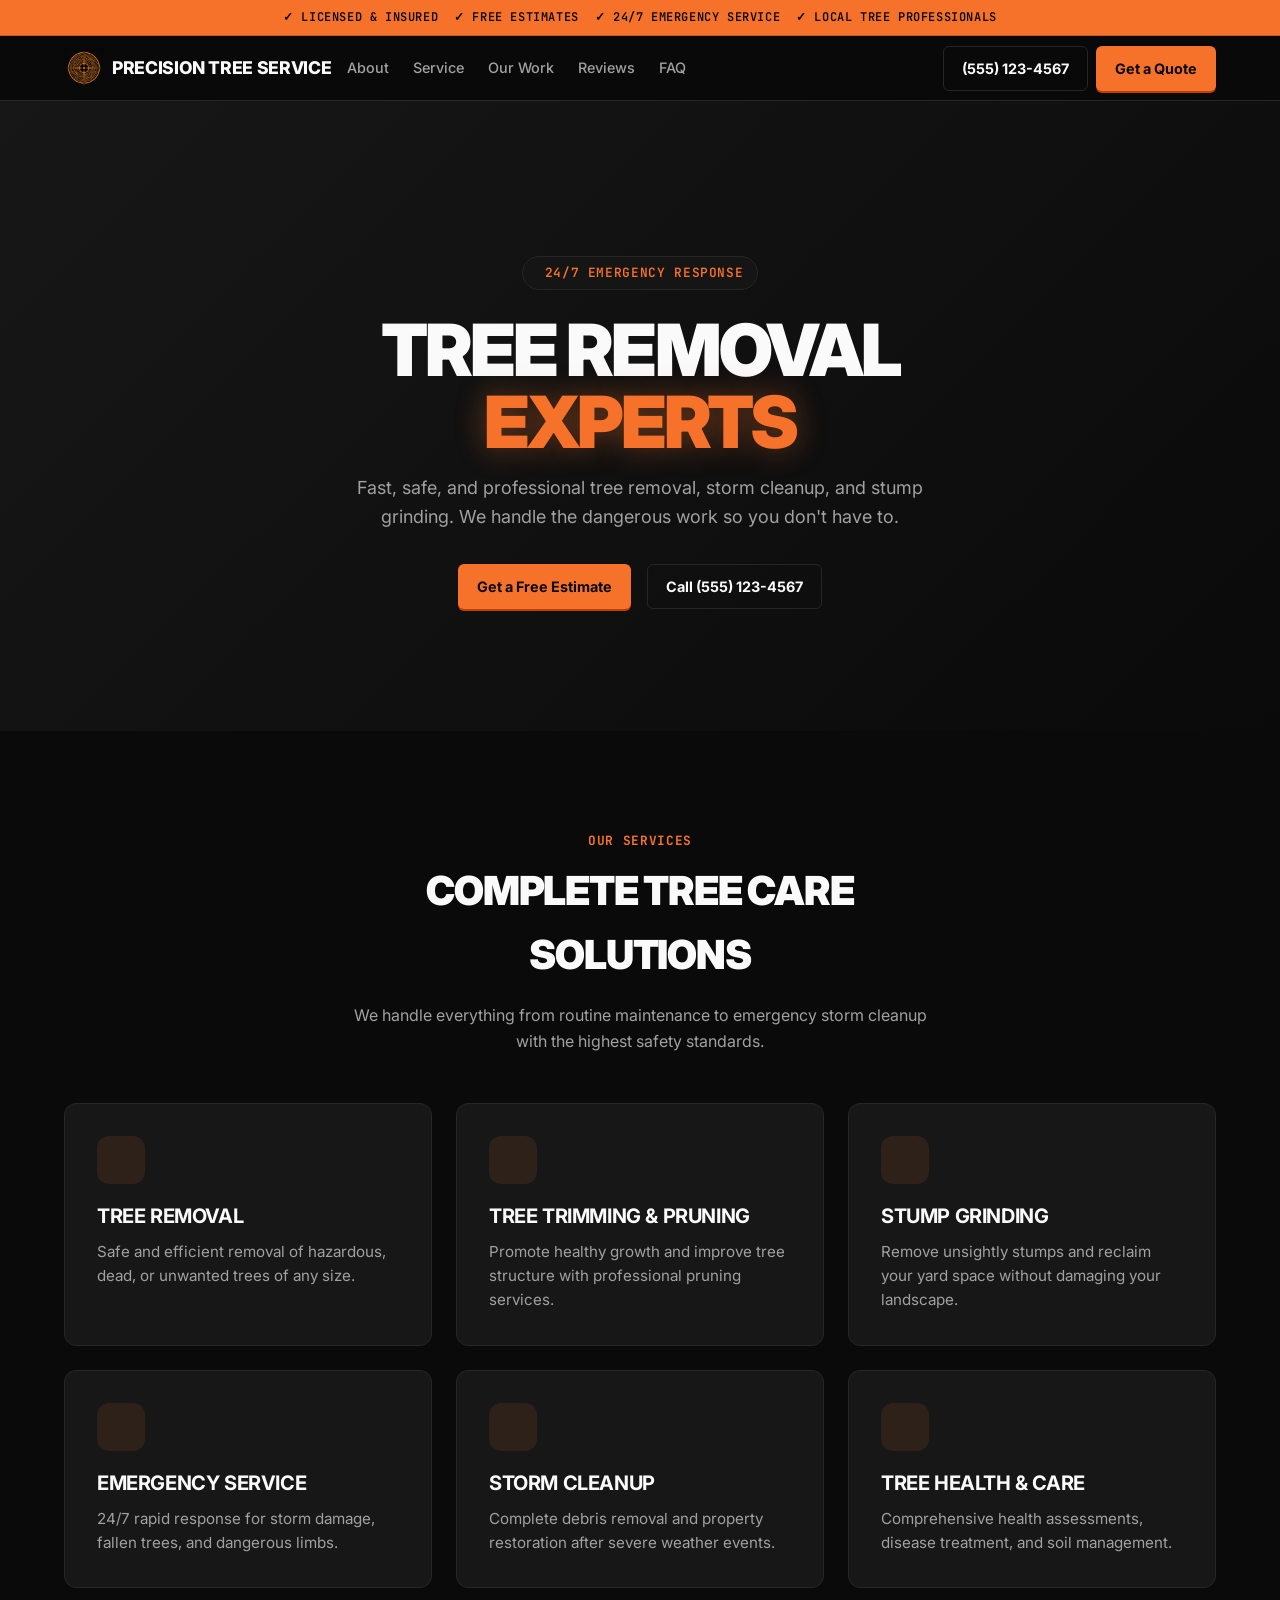
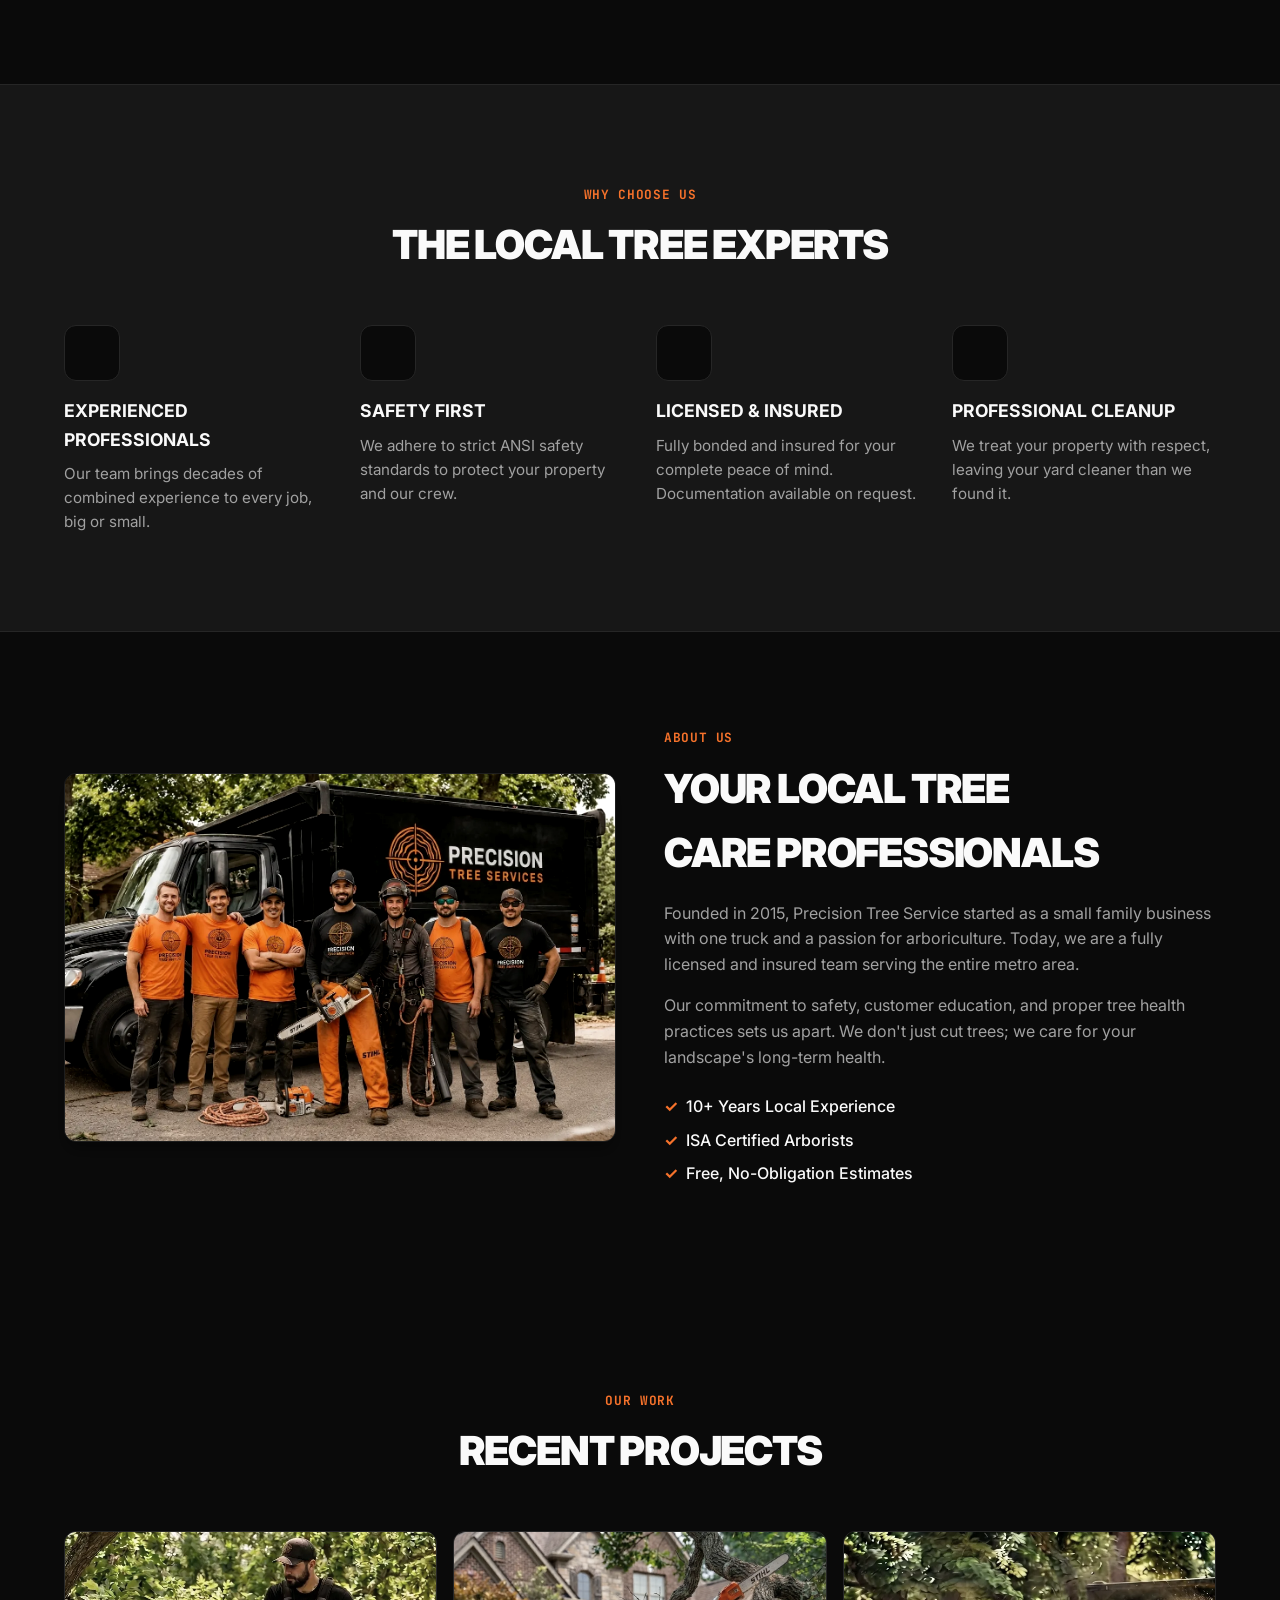
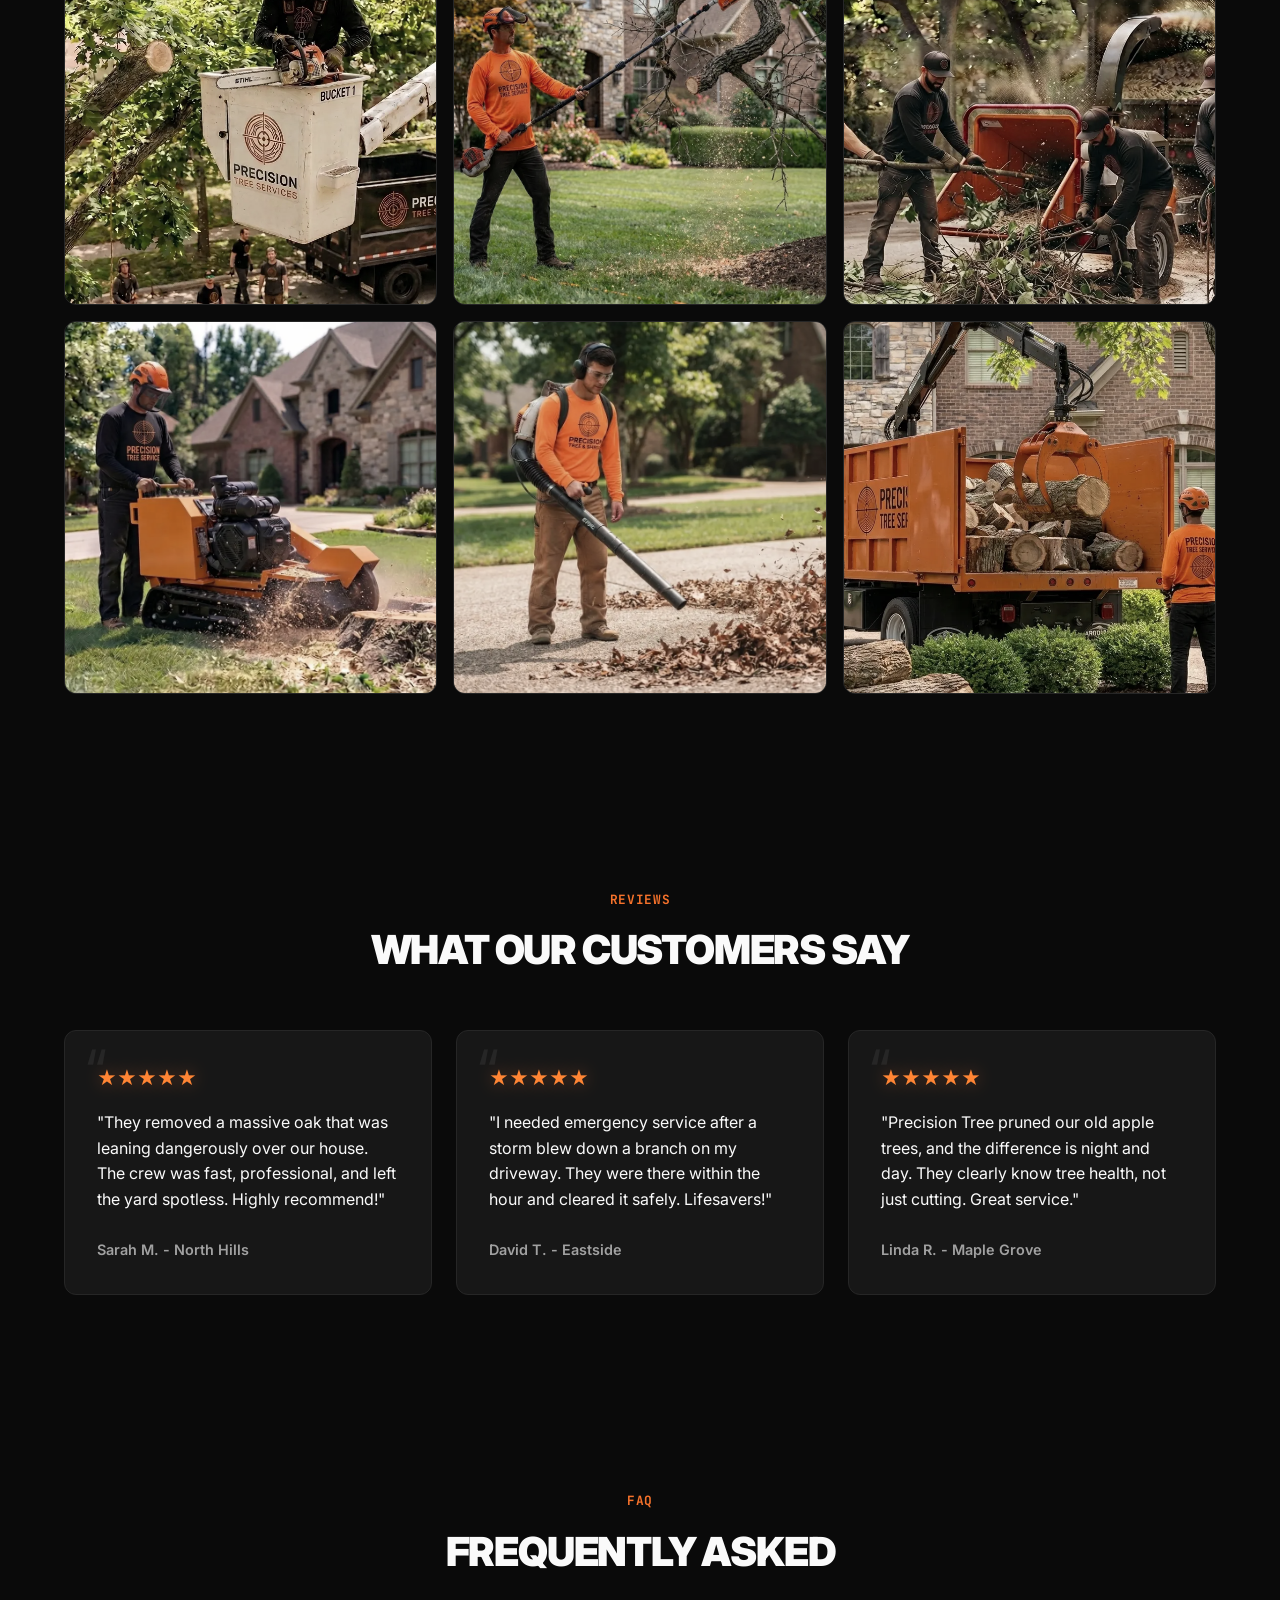
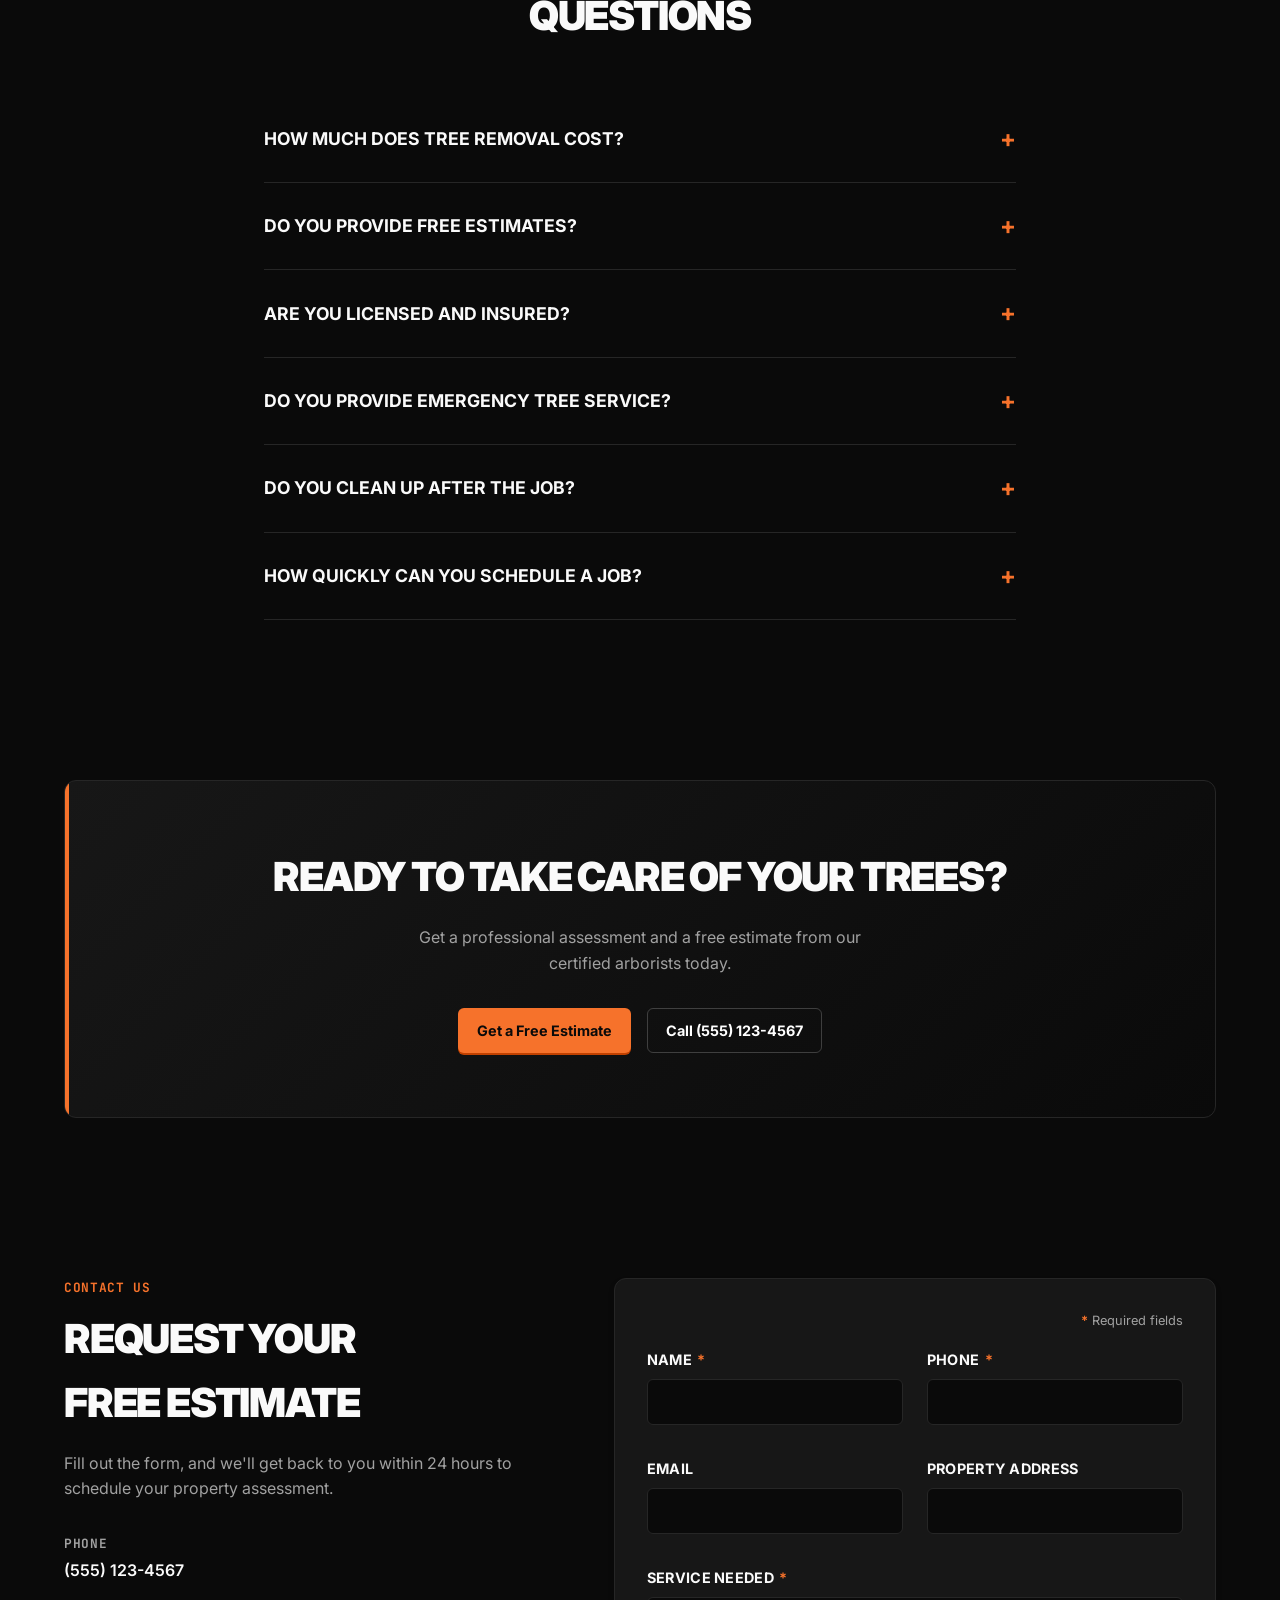
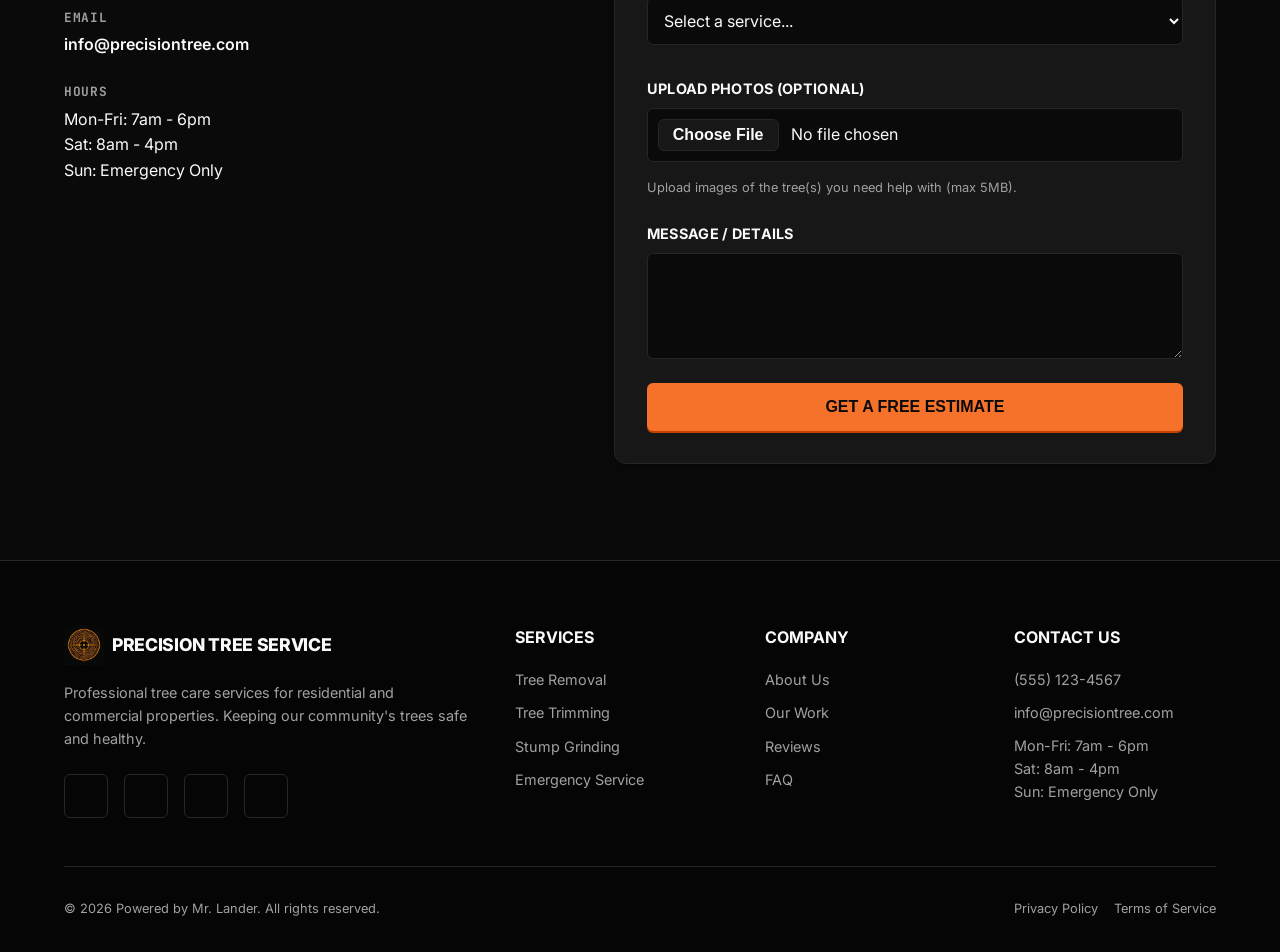
==== commit 35291863: "a bunch of stuff" ====
--- a/Professional/index.html
+++ b/Professional/index.html
@@ -6,12 +6,18 @@
     <title>Precision Tree Service | Professional Tree Care</title>
     <meta name="description" content="Fast, safe, and professional tree removal, storm cleanup, and emergency services. Available 24/7.">
 
+    <!-- Favicon -->
+    <link rel="icon" type="image/svg+xml" href="images/favicon.svg">
+
+    <!-- Canonical URL -- REPLACE with this client's real live domain when the site is deployed -->
+    <link rel="canonical" href="https://www.example.com/">
+
     <!-- Open Graph / Social Meta Tags -->
     <meta property="og:title" content="Precision Tree Service | Professional Tree Care">
     <meta property="og:description" content="Fast, safe, and professional tree removal, storm cleanup, and emergency services. Available 24/7.">
     <meta property="og:type" content="website">
     <meta property="og:image" content="images/bucket-truck.webp">
-    <meta property="og:url" content="#">
+    <meta property="og:url" content="https://www.example.com/">
     <meta name="twitter:card" content="summary_large_image">
     <meta name="twitter:title" content="Precision Tree Service | Professional Tree Care">
     <meta name="twitter:description" content="Fast, safe, and professional tree removal, storm cleanup, and emergency services. Available 24/7.">
@@ -27,6 +33,48 @@
 
     <!-- Stylesheet -->
     <link rel="stylesheet" href="css/style.css">
+
+    <!--
+        LocalBusiness structured data. REPLACE every placeholder value below
+        (address, geo coordinates, real domain, real hours) with this
+        client's actual details when building their site.
+    -->
+    <script type="application/ld+json">
+    {
+        "@context": "https://schema.org",
+        "@type": "LandscapingBusiness",
+        "name": "Precision Tree Service",
+        "image": "https://www.example.com/images/precision-logo.webp",
+        "telephone": "+15551234567",
+        "email": "info@precisiontree.com",
+        "url": "https://www.example.com/",
+        "priceRange": "$$",
+        "address": {
+            "@type": "PostalAddress",
+            "streetAddress": "REPLACE WITH REAL ADDRESS",
+            "addressLocality": "REPLACE WITH REAL CITY",
+            "addressRegion": "REPLACE WITH REAL STATE",
+            "postalCode": "REPLACE",
+            "addressCountry": "US"
+        },
+        "openingHoursSpecification": [
+            {
+                "@type": "OpeningHoursSpecification",
+                "dayOfWeek": ["Monday", "Tuesday", "Wednesday", "Thursday", "Friday"],
+                "opens": "07:00",
+                "closes": "18:00"
+            },
+            {
+                "@type": "OpeningHoursSpecification",
+                "dayOfWeek": ["Saturday"],
+                "opens": "08:00",
+                "closes": "16:00"
+            }
+        ],
+        "sameAs": []
+    }
+    </script>
+
 </head>
 <body>
 
@@ -369,6 +417,9 @@
                 </div>
 
                 <form class="contact-form" aria-label="Free estimate request form">
+                    <!-- TEST client_id -- points at the throwaway "TEST — Do Not Use" Client record so test submissions land in support@misterlander.com. Replace with the real Client page ID when this template is built for an actual client. -->
+                    <input type="hidden" name="client_id" value="3d96f1d3-4f68-81e6-9319-f28a2679a45a">
+
                     <p class="form-required-note"><span class="required-star">*</span> Required fields</p>
 
                     <div class="form-row">
@@ -441,23 +492,16 @@
                     <p>Professional tree care services for residential and commercial properties. Keeping our community's trees safe and healthy.</p>
                     <div class="footer-social">
                         <a href="#" aria-label="Facebook" class="social-link">
-                            <svg width="24" height="24" viewBox="0 0 24 24" fill="none" stroke="currentColor" stroke-width="2" stroke-linecap="round" stroke-linejoin="round">
-                                <path d="M18 2h-3a5 5 0 00-5 5v3H7v4h3v8h4v-8h3l1-4h-4V7a1 1 0 011-1h3z"/>
-                            </svg>
+                            <i class="ti ti-brand-facebook" aria-hidden="true"></i>
                         </a>
                         <a href="#" aria-label="Instagram" class="social-link">
-                            <svg width="24" height="24" viewBox="0 0 24 24" fill="none" stroke="currentColor" stroke-width="2" stroke-linecap="round" stroke-linejoin="round">
-                                <rect x="2" y="2" width="20" height="20" rx="5" ry="5"/>
-                                <path d="M16 11.37A4 4 0 1112.63 8 4 4 0 0116 11.37z"/>
-                                <line x1="17.5" y1="6.5" x2="17.51" y2="6.5"/>
-                            </svg>
+                            <i class="ti ti-brand-instagram" aria-hidden="true"></i>
+                        </a>
+                        <a href="#" aria-label="YouTube" class="social-link">
+                            <i class="ti ti-brand-youtube" aria-hidden="true"></i>
                         </a>
                         <a href="#" aria-label="TikTok" class="social-link">
-                            <svg width="24" height="24" viewBox="0 0 24 24" fill="none" stroke="currentColor" stroke-width="2" stroke-linecap="round" stroke-linejoin="round">
-                                <path d="M9 12a4 4 0 100 8 4 4 0 000-8z"/>
-                                <path d="M15 8a4 4 0 01-4-4h-2v12"/>
-                                <path d="M15 8a4 4 0 004-4h-4v12"/>
-                            </svg>
+                            <i class="ti ti-brand-tiktok" aria-hidden="true"></i>
                         </a>
                     </div>
                 </div>
--- a/Professional/css/style.css
+++ b/Professional/css/style.css
@@ -967,10 +967,9 @@
     color: var(--color-muted);
     transition: all 0.2s ease;
 }
-.social-link svg {
-    stroke: currentColor;
-    width: 20px;
-    height: 20px;
+.social-link i {
+    font-size: 20px;
+    line-height: 1;
 }
 .social-link:hover {
     border-color: var(--color-accent);
